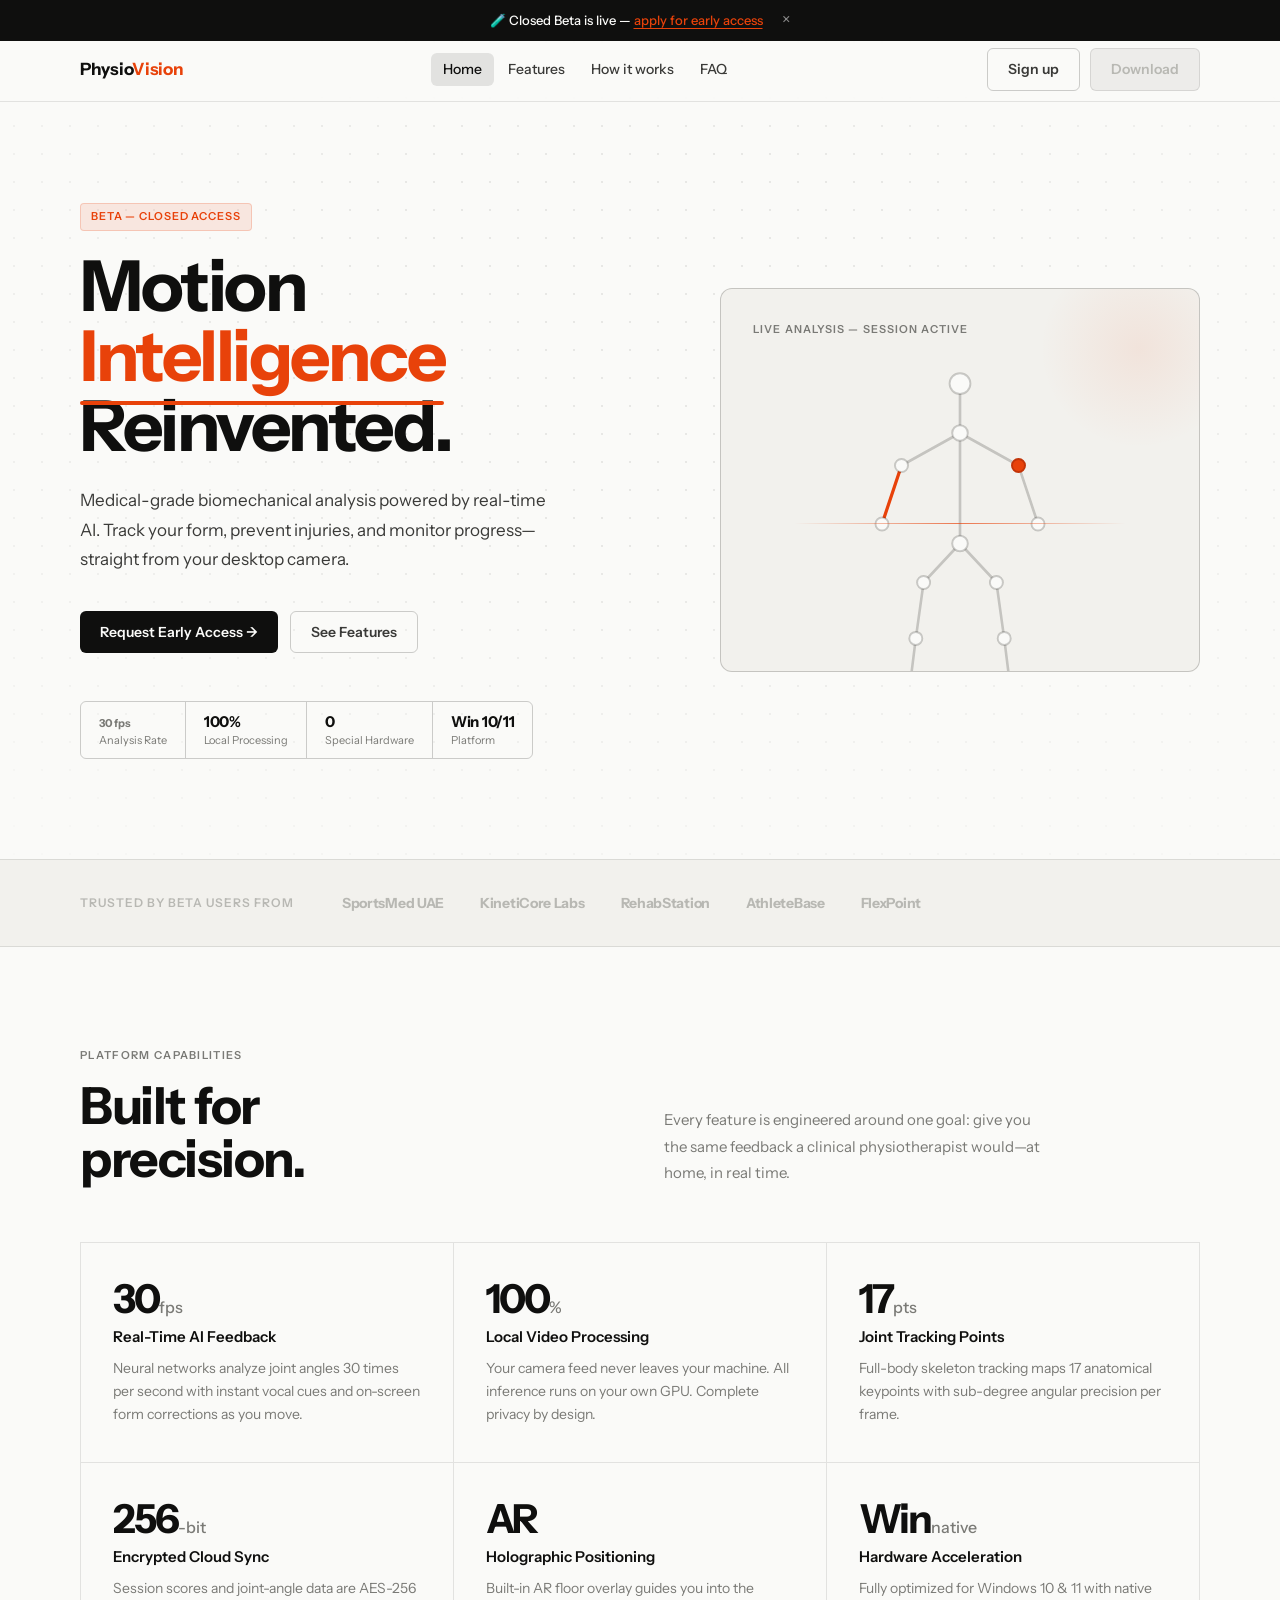
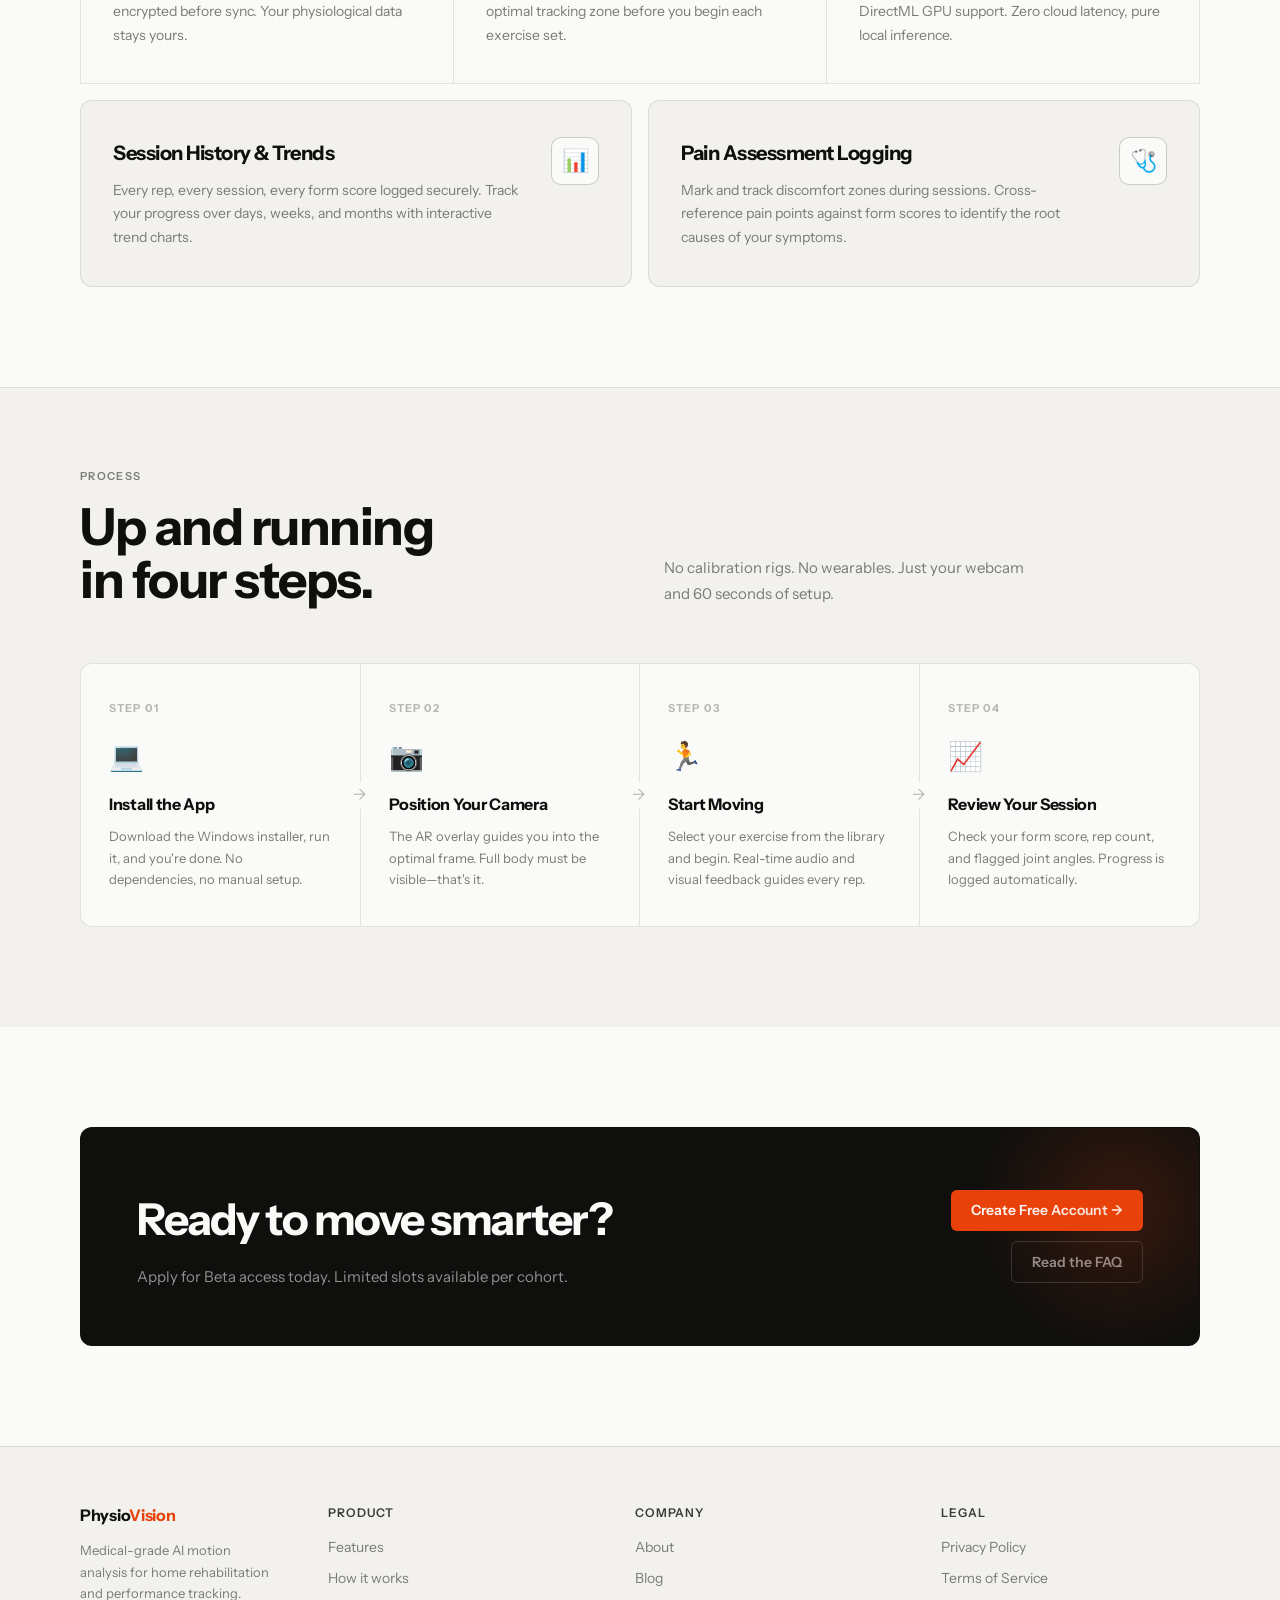
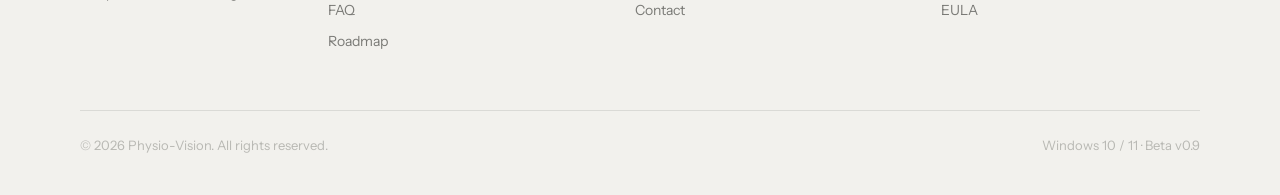
==== PhysioVision Web/index.html @ 7580d92e "Add files via upload" ====
<!DOCTYPE html>
<html lang="en">
<head>
  <meta charset="UTF-8" />
  <meta name="viewport" content="width=device-width, initial-scale=1.0" />
  <title>Physio-Vision | Motion Intelligence</title>
  <meta name="description" content="Medical-grade biomechanical analysis powered by real-time AI. Track your form, prevent injuries, and monitor your progress from your desktop." />
  <link rel="preconnect" href="https://fonts.googleapis.com" />
  <link rel="preconnect" href="https://fonts.gstatic.com" crossorigin />
  <link rel="stylesheet" href="css/style.css" />
  <link rel="stylesheet" href="css/index.css" />
</head>
<body class="has-bar">

  <!-- ═══════════════════════════════════════
       ANNOUNCEMENT BAR
  ═══════════════════════════════════════ -->
  <div class="announce-bar">
    🧪 Closed Beta is live — <a href="signup.html">apply for early access</a>
    <button id="bar-close" aria-label="Dismiss" style="background:none;border:none;color:rgba(255,255,255,0.5);cursor:pointer;margin-left:16px;font-size:16px;line-height:1;padding:0;">×</button>
  </div>

  <!-- ═══════════════════════════════════════
       NAV
  ═══════════════════════════════════════ -->
  <nav>
    <div class="container nav-inner">
      <a href="index.html" class="logo">Physio<em>Vision</em></a>
      <div class="nav-links">
        <a href="index.html" class="active">Home</a>
        <a href="#features">Features</a>
        <a href="#how-it-works">How it works</a>
        <a href="faq.html">FAQ</a>
      </div>
      <div class="nav-right">
        <a href="signup.html" class="btn btn-outline">Sign up</a>
        <a href="#" class="btn btn-primary btn-disabled">Download</a>
      </div>
    </div>
  </nav>


  <!-- ═══════════════════════════════════════
       HERO
  ═══════════════════════════════════════ -->
  <section class="hero">
    <div class="container">
      <div class="hero-inner">

        <!-- Left copy -->
        <div>
          <div class="badge hero-badge reveal">Beta — Closed Access</div>
          <h1 class="hero-title reveal reveal-delay-1">
            Motion<br>
            <span class="accent-word">Intelligence</span><br>
            Reinvented.
          </h1>
          <p class="hero-desc reveal reveal-delay-2">
            Medical-grade biomechanical analysis powered by real-time AI.
            Track your form, prevent injuries, and monitor progress—straight from your desktop camera.
          </p>
          <div class="hero-actions reveal reveal-delay-3">
            <a href="signup.html" class="btn btn-primary">Request Early Access →</a>
            <a href="#features" class="btn btn-outline">See Features</a>
          </div>

          <!-- Spec pills -->
          <div class="hero-specs reveal reveal-delay-4">
            <div class="spec-item">
              <strong><span data-count="30" data-suffix=" fps">30 fps</span></strong>
              <span>Analysis Rate</span>
            </div>
            <div class="spec-item">
              <strong>100%</strong>
              <span>Local Processing</span>
            </div>
            <div class="spec-item">
              <strong>0</strong>
              <span>Special Hardware</span>
            </div>
            <div class="spec-item">
              <strong>Win 10/11</strong>
              <span>Platform</span>
            </div>
          </div>
        </div>

        <!-- Right visual card -->
        <div class="hero-visual reveal reveal-delay-2">
          <div class="visual-label">Live Analysis — Session Active</div>

          <!-- SVG skeleton joint diagram -->
          <div class="joint-diagram">
            <div class="scan-line"></div>
            <svg viewBox="0 0 200 260" fill="none" xmlns="http://www.w3.org/2000/svg">
              <!-- Body lines (bones) -->
              <!-- Head to neck -->
              <line class="j-line" x1="100" y1="30" x2="100" y2="60" />
              <!-- Neck to left shoulder -->
              <line class="j-line" x1="100" y1="60" x2="55"  y2="85" />
              <!-- Neck to right shoulder -->
              <line class="j-line" x1="100" y1="60" x2="145" y2="85" />
              <!-- Left upper arm -->
              <line class="j-line" x1="55"  y1="85" x2="40"  y2="130"/>
              <!-- Right upper arm -->
              <line class="j-line" x1="145" y1="85" x2="160" y2="130"/>
              <!-- Torso -->
              <line class="j-line" x1="100" y1="60" x2="100" y2="145"/>
              <!-- Left hip -->
              <line class="j-line" x1="100" y1="145" x2="72"  y2="175"/>
              <!-- Right hip -->
              <line class="j-line" x1="100" y1="145" x2="128" y2="175"/>
              <!-- Left leg upper -->
              <line class="j-line" x1="72"  y1="175" x2="66"  y2="218"/>
              <!-- Right leg upper -->
              <line class="j-line" x1="128" y1="175" x2="134" y2="218"/>
              <!-- Left leg lower -->
              <line class="j-line" x1="66"  y1="218" x2="62"  y2="250"/>
              <!-- Right leg lower -->
              <line class="j-line" x1="134" y1="218" x2="138" y2="250"/>

              <!-- Joints (nodes) -->
              <circle class="j-node" cx="100" cy="22"  r="8"  />  <!-- Head -->
              <circle class="j-node" cx="100" cy="60"  r="6"  />  <!-- Neck/shoulder -->
              <circle class="j-node" cx="55"  cy="85"  r="5"  />  <!-- L shoulder -->
              <circle class="j-node" cx="145" cy="85"  r="5"  />  <!-- R shoulder -->
              <circle class="j-node" cx="40"  cy="130" r="5"  />  <!-- L elbow -->
              <circle class="j-node" cx="160" cy="130" r="5"  />  <!-- R elbow -->
              <circle class="j-node" cx="100" cy="145" r="6"  />  <!-- Hips center -->
              <circle class="j-node" cx="72"  cy="175" r="5"  />  <!-- L hip -->
              <circle class="j-node" cx="128" cy="175" r="5"  />  <!-- R hip -->
              <circle class="j-node" cx="66"  cy="218" r="5"  />  <!-- L knee -->
              <circle class="j-node" cx="134" cy="218" r="5"  />  <!-- R knee -->
            </svg>
          </div>

          <!-- Score readout -->
          <div class="visual-score">
            <div>
              <div class="visual-label" style="margin-bottom:4px;">Form Score</div>
              <div class="score-num">94<span>%</span></div>
            </div>
            <div class="score-bars">
              <div class="score-bar"></div>
              <div class="score-bar"></div>
              <div class="score-bar"></div>
              <div class="score-bar"></div>
              <div class="score-bar"></div>
              <div class="score-bar"></div>
              <div class="score-bar"></div>
            </div>
          </div>
        </div>

      </div>
    </div>
  </section>


  <!-- ═══════════════════════════════════════
       SOCIAL PROOF STRIP
  ═══════════════════════════════════════ -->
  <div class="proof-strip">
    <div class="container">
      <div class="proof-inner">
        <span class="proof-label">Trusted by beta users from</span>
        <div class="proof-logos">
          <span class="proof-logo">SportsMed UAE</span>
          <span class="proof-logo">KinetiCore Labs</span>
          <span class="proof-logo">RehabStation</span>
          <span class="proof-logo">AthleteBase</span>
          <span class="proof-logo">FlexPoint</span>
        </div>
      </div>
    </div>
  </div>


  <!-- ═══════════════════════════════════════
       FEATURES — SPEC GRID
  ═══════════════════════════════════════ -->
  <section id="features" class="features-section">
    <div class="container">

      <div class="section-header reveal">
        <div class="section-header-left">
          <p class="label">Platform Capabilities</p>
          <h2 class="display-title">Built for<br>precision.</h2>
        </div>
        <p class="section-sub">
          Every feature is engineered around one goal: give you the same feedback a 
          clinical physiotherapist would—at home, in real time.
        </p>
      </div>

      <!-- Spec grid — numbers lead -->
      <div class="spec-grid reveal">

        <div class="spec-cell">
          <div class="spec-num"><span data-count="30" data-suffix="">30</span><span class="spec-unit">fps</span></div>
          <div class="spec-cell-title">Real-Time AI Feedback</div>
          <div class="spec-cell-desc">Neural networks analyze joint angles 30 times per second with instant vocal cues and on-screen form corrections as you move.</div>
        </div>

        <div class="spec-cell">
          <div class="spec-num"><span data-count="100" data-suffix="">100</span><span class="spec-unit">%</span></div>
          <div class="spec-cell-title">Local Video Processing</div>
          <div class="spec-cell-desc">Your camera feed never leaves your machine. All inference runs on your own GPU. Complete privacy by design.</div>
        </div>

        <div class="spec-cell">
          <div class="spec-num"><span data-count="17" data-suffix="">17</span><span class="spec-unit">pts</span></div>
          <div class="spec-cell-title">Joint Tracking Points</div>
          <div class="spec-cell-desc">Full-body skeleton tracking maps 17 anatomical keypoints with sub-degree angular precision per frame.</div>
        </div>

        <div class="spec-cell">
          <div class="spec-num"><span data-count="256" data-suffix="">256</span><span class="spec-unit">-bit</span></div>
          <div class="spec-cell-title">Encrypted Cloud Sync</div>
          <div class="spec-cell-desc">Session scores and joint-angle data are AES-256 encrypted before sync. Your physiological data stays yours.</div>
        </div>

        <div class="spec-cell">
          <div class="spec-num">AR</div>
          <div class="spec-cell-title">Holographic Positioning</div>
          <div class="spec-cell-desc">Built-in AR floor overlay guides you into the optimal tracking zone before you begin each exercise set.</div>
        </div>

        <div class="spec-cell">
          <div class="spec-num">Win<span class="spec-unit">native</span></div>
          <div class="spec-cell-title">Hardware Acceleration</div>
          <div class="spec-cell-desc">Fully optimized for Windows 10 &amp; 11 with native DirectML GPU support. Zero cloud latency, pure local inference.</div>
        </div>

      </div><!-- /spec-grid -->

      <!-- Feature detail cards -->
      <div class="feature-cards" style="margin-top:16px;">

        <div class="feature-card reveal reveal-delay-1">
          <div>
            <h3>Session History &amp; Trends</h3>
            <p>Every rep, every session, every form score logged securely. Track your progress over days, weeks, and months with interactive trend charts.</p>
          </div>
          <div class="feature-icon">📊</div>
        </div>

        <div class="feature-card reveal reveal-delay-2">
          <div>
            <h3>Pain Assessment Logging</h3>
            <p>Mark and track discomfort zones during sessions. Cross-reference pain points against form scores to identify the root causes of your symptoms.</p>
          </div>
          <div class="feature-icon">🩺</div>
        </div>

      </div>

    </div>
  </section>


  <!-- ═══════════════════════════════════════
       HOW IT WORKS
  ═══════════════════════════════════════ -->
  <section id="how-it-works" class="how-section">
    <div class="container">

      <div class="section-header reveal">
        <div class="section-header-left">
          <p class="label">Process</p>
          <h2 class="display-title">Up and running<br>in four steps.</h2>
        </div>
        <p class="section-sub">No calibration rigs. No wearables. Just your webcam and 60 seconds of setup.</p>
      </div>

      <div class="steps-track reveal">
        <div class="step">
          <div class="step-num">Step 01</div>
          <div class="step-icon">💻</div>
          <h4>Install the App</h4>
          <p>Download the Windows installer, run it, and you're done. No dependencies, no manual setup.</p>
        </div>
        <div class="step">
          <div class="step-num">Step 02</div>
          <div class="step-icon">📷</div>
          <h4>Position Your Camera</h4>
          <p>The AR overlay guides you into the optimal frame. Full body must be visible—that's it.</p>
        </div>
        <div class="step">
          <div class="step-num">Step 03</div>
          <div class="step-icon">🏃</div>
          <h4>Start Moving</h4>
          <p>Select your exercise from the library and begin. Real-time audio and visual feedback guides every rep.</p>
        </div>
        <div class="step">
          <div class="step-num">Step 04</div>
          <div class="step-icon">📈</div>
          <h4>Review Your Session</h4>
          <p>Check your form score, rep count, and flagged joint angles. Progress is logged automatically.</p>
        </div>
      </div>

    </div>
  </section>


  <!-- ═══════════════════════════════════════
       CTA
  ═══════════════════════════════════════ -->
  <section class="cta-section">
    <div class="container">
      <div class="cta-box reveal">
        <div>
          <h2>Ready to move smarter?</h2>
          <p>Apply for Beta access today. Limited slots available per cohort.</p>
        </div>
        <div class="cta-actions">
          <a href="signup.html" class="btn btn-accent">Create Free Account →</a>
          <a href="faq.html" class="btn btn-outline" style="border-color:rgba(255,255,255,0.15); color:rgba(250,250,248,0.55);">Read the FAQ</a>
        </div>
      </div>
    </div>
  </section>


  <!-- ═══════════════════════════════════════
       FOOTER
  ═══════════════════════════════════════ -->
  <footer>
    <div class="container">
      <div class="footer-grid">
        <div class="footer-brand">
          <a href="index.html" class="logo">Physio<em>Vision</em></a>
          <p>Medical-grade AI motion analysis for home rehabilitation and performance tracking.</p>
        </div>
        <div class="footer-col">
          <p class="footer-col-title">Product</p>
          <a href="#features">Features</a>
          <a href="#how-it-works">How it works</a>
          <a href="faq.html">FAQ</a>
          <a href="#">Roadmap</a>
        </div>
        <div class="footer-col">
          <p class="footer-col-title">Company</p>
          <a href="#">About</a>
          <a href="#">Blog</a>
          <a href="#">Contact</a>
        </div>
        <div class="footer-col">
          <p class="footer-col-title">Legal</p>
          <a href="#">Privacy Policy</a>
          <a href="#">Terms of Service</a>
          <a href="#">EULA</a>
        </div>
      </div>
      <div class="footer-bottom">
        <span>© 2026 Physio-Vision. All rights reserved.</span>
        <span>Windows 10 / 11 · Beta v0.9</span>
      </div>
    </div>
  </footer>

  <script src="js/shared.js"></script>
  <script src="js/index.js"></script>
</body>
</html>
---- PhysioVision Web/css/style.css ----
/* ============================================================
   PHYSIO-VISION — Global Design System v2
   Aesthetic: Light Industrial / Technical Editorial
   Inspired by: Framework.com — precise, structured, bold
   Fonts: Cabinet Grotesk (display) + Instrument Sans (body)
   Palette: Near-white base, pure black type, orange-red accent
   ============================================================ */

@import url('https://fonts.googleapis.com/css2?family=Instrument+Sans:ital,wght@0,400;0,500;0,600;1,400&display=swap');
/* Cabinet Grotesk via Fontshare CDN */
@import url('https://api.fontshare.com/v2/css?f[]=cabinet-grotesk@800,700,500&display=swap');

/* ──────────────────────────────────────────
   1. DESIGN TOKENS
────────────────────────────────────────── */
:root {
  /* Palette */
  --white:       #FAFAF8;
  --off-white:   #F2F1ED;
  --paper:       #EDECEA;
  --ink:         #0F0F0E;
  --ink-sec:     #3A3A38;
  --ink-muted:   #7A7A76;
  --ink-faint:   #B8B8B3;

  --accent:      #E8420A;        /* Framework-style orange-red */
  --accent-dim:  rgba(232,66,10,0.10);
  --accent-dark: #C23408;

  --border:      rgba(15,15,14,0.10);
  --border-hi:   rgba(15,15,14,0.20);

  /* Typography */
  --font-display: 'Cabinet Grotesk', 'Instrument Sans', sans-serif;
  --font-body:    'Instrument Sans', sans-serif;

  /* Layout */
  --nav-h:    64px;
  --radius:   6px;
  --radius-lg:12px;
  --max-w:    1200px;

  /* Motion */
  --ease: cubic-bezier(0.22, 1, 0.36, 1);
}

/* ──────────────────────────────────────────
   2. RESET
────────────────────────────────────────── */
*, *::before, *::after {
  margin: 0; padding: 0;
  box-sizing: border-box;
}

html { scroll-behavior: smooth; }

body {
  background: var(--white);
  color: var(--ink);
  font-family: var(--font-body);
  font-size: 16px;
  line-height: 1.6;
  overflow-x: hidden;
  -webkit-font-smoothing: antialiased;
}

a { text-decoration: none; color: inherit; }
img { display: block; max-width: 100%; }
button { font-family: var(--font-body); }

/* ──────────────────────────────────────────
   3. UTILITIES
────────────────────────────────────────── */
.container {
  max-width: var(--max-w);
  margin: 0 auto;
  padding: 0 40px;
}

.label {
  font-size: 11px;
  font-weight: 600;
  letter-spacing: 0.12em;
  text-transform: uppercase;
  color: var(--ink-muted);
}

.badge {
  display: inline-flex;
  align-items: center;
  gap: 6px;
  padding: 4px 10px;
  border-radius: 4px;
  background: var(--accent-dim);
  border: 1px solid rgba(232,66,10,0.2);
  color: var(--accent);
  font-size: 11px;
  font-weight: 600;
  letter-spacing: 0.08em;
  text-transform: uppercase;
}

/* ──────────────────────────────────────────
   4. NAVIGATION
────────────────────────────────────────── */
nav {
  position: fixed;
  top: 0; left: 0; right: 0;
  z-index: 999;
  height: var(--nav-h);
  background: rgba(250,250,248,0.92);
  backdrop-filter: blur(16px);
  -webkit-backdrop-filter: blur(16px);
  border-bottom: 1px solid var(--border);
  transition: border-color 0.3s;
}

nav.scrolled { border-color: var(--border-hi); }

.nav-inner {
  height: 100%;
  display: flex;
  align-items: center;
  justify-content: space-between;
  gap: 32px;
}

.logo {
  font-family: var(--font-display);
  font-size: 17px;
  font-weight: 800;
  letter-spacing: -0.3px;
  color: var(--ink);
  flex-shrink: 0;
}
.logo em {
  font-style: normal;
  color: var(--accent);
}

.nav-links {
  display: flex;
  align-items: center;
  gap: 2px;
  flex: 1;
  justify-content: center;
}

.nav-links a {
  padding: 5px 12px;
  border-radius: var(--radius);
  font-size: 14px;
  font-weight: 500;
  color: var(--ink-sec);
  transition: background 0.15s, color 0.15s;
}
.nav-links a:hover,
.nav-links a.active {
  background: var(--border);
  color: var(--ink);
}

.nav-right { display: flex; align-items: center; gap: 10px; }

/* ──────────────────────────────────────────
   5. BUTTONS
────────────────────────────────────────── */
.btn {
  display: inline-flex;
  align-items: center;
  gap: 7px;
  padding: 9px 20px;
  border-radius: var(--radius);
  font-family: var(--font-body);
  font-size: 14px;
  font-weight: 600;
  cursor: pointer;
  transition: all 0.2s var(--ease);
  border: none;
  outline: none;
  white-space: nowrap;
  text-decoration: none;
}

.btn-primary {
  background: var(--ink);
  color: var(--white);
}
.btn-primary:hover {
  background: var(--accent);
  transform: translateY(-1px);
}

.btn-accent {
  background: var(--accent);
  color: #fff;
}
.btn-accent:hover {
  background: var(--accent-dark);
  transform: translateY(-1px);
  box-shadow: 0 4px 18px rgba(232,66,10,0.25);
}

.btn-outline {
  background: transparent;
  color: var(--ink-sec);
  border: 1px solid var(--border-hi);
}
.btn-outline:hover {
  background: var(--off-white);
  border-color: var(--ink-faint);
  color: var(--ink);
}

.btn-disabled {
  background: var(--paper);
  color: var(--ink-faint);
  border: 1px solid var(--border);
  cursor: not-allowed;
  pointer-events: none;
}

/* ──────────────────────────────────────────
   6. SECTION STRUCTURE
────────────────────────────────────────── */
.section-header {
  display: grid;
  grid-template-columns: 1fr 1fr;
  gap: 48px;
  align-items: end;
  margin-bottom: 56px;
}

.section-header-left .label { margin-bottom: 14px; }

.display-title {
  font-family: var(--font-display);
  font-size: clamp(32px, 4vw, 52px);
  font-weight: 800;
  letter-spacing: -1.5px;
  line-height: 1.05;
  color: var(--ink);
}

.section-sub {
  font-size: 15px;
  color: var(--ink-muted);
  line-height: 1.75;
  max-width: 380px;
  align-self: end;
}

/* Horizontal rule with label */
.section-rule {
  display: flex;
  align-items: center;
  gap: 16px;
  margin-bottom: 48px;
}
.section-rule::before,
.section-rule::after {
  content: '';
  flex: 1;
  height: 1px;
  background: var(--border);
}

/* ──────────────────────────────────────────
   7. SCROLL REVEAL
────────────────────────────────────────── */
.reveal {
  opacity: 0;
  transform: translateY(20px);
  transition: opacity 0.6s var(--ease), transform 0.6s var(--ease);
}
.reveal.visible { opacity: 1; transform: none; }
.reveal-delay-1 { transition-delay: 0.08s; }
.reveal-delay-2 { transition-delay: 0.16s; }
.reveal-delay-3 { transition-delay: 0.24s; }
.reveal-delay-4 { transition-delay: 0.32s; }

/* ──────────────────────────────────────────
   8. FOOTER
────────────────────────────────────────── */
footer {
  border-top: 1px solid var(--border);
  background: var(--off-white);
  padding: 56px 0 40px;
}

.footer-grid {
  display: grid;
  grid-template-columns: 200px 1fr 1fr 1fr;
  gap: 48px;
  margin-bottom: 48px;
}

.footer-brand .logo { font-size: 16px; margin-bottom: 12px; display: block; }
.footer-brand p { font-size: 13px; color: var(--ink-muted); line-height: 1.65; }

.footer-col-title {
  font-size: 12px;
  font-weight: 600;
  letter-spacing: 0.08em;
  text-transform: uppercase;
  color: var(--ink-sec);
  margin-bottom: 14px;
}

.footer-col a {
  display: block;
  font-size: 14px;
  color: var(--ink-muted);
  margin-bottom: 9px;
  transition: color 0.15s;
}
.footer-col a:hover { color: var(--ink); }

.footer-bottom {
  display: flex;
  align-items: center;
  justify-content: space-between;
  padding-top: 24px;
  border-top: 1px solid var(--border);
  font-size: 13px;
  color: var(--ink-faint);
  flex-wrap: wrap;
  gap: 12px;
}

/* ──────────────────────────────────────────
   9. RESPONSIVE
────────────────────────────────────────── */
@media (max-width: 900px) {
  .container { padding: 0 24px; }
  .footer-grid { grid-template-columns: 1fr 1fr; }
  .section-header { grid-template-columns: 1fr; gap: 16px; }
}

@media (max-width: 600px) {
  .nav-links { display: none; }
  .footer-grid { grid-template-columns: 1fr; }
}
---- PhysioVision Web/css/index.css ----
/* ============================================================
   PHYSIO-VISION — index.css  (Homepage)
   ============================================================ */

/* ──────────────────────────────────────────
   ANNOUNCEMENT BAR
────────────────────────────────────────── */
.announce-bar {
  background: var(--ink);
  color: var(--white);
  text-align: center;
  padding: 10px 24px;
  font-size: 13px;
  font-weight: 500;
  position: fixed;
  top: 0; left: 0; right: 0;
  z-index: 1000;
}
.announce-bar a { color: var(--accent); text-decoration: underline; text-underline-offset: 3px; }

/* Shift nav down when bar is present */
body.has-bar nav  { top: 38px; }
body.has-bar .hero { padding-top: calc(var(--nav-h) + 38px + 100px); }

/* ──────────────────────────────────────────
   HERO
────────────────────────────────────────── */
.hero {
  padding: calc(var(--nav-h) + 100px) 0 100px;
  position: relative;
  overflow: hidden;
}

/* Subtle dot-grid texture */
.hero::before {
  content: '';
  position: absolute;
  inset: 0;
  background-image: radial-gradient(circle, rgba(15,15,14,0.08) 1px, transparent 1px);
  background-size: 28px 28px;
  z-index: 0;
  mask-image: radial-gradient(ellipse 90% 80% at 50% 40%, black 30%, transparent 100%);
  -webkit-mask-image: radial-gradient(ellipse 90% 80% at 50% 40%, black 30%, transparent 100%);
}

.hero-inner {
  position: relative;
  z-index: 1;
  display: grid;
  grid-template-columns: 1fr 480px;
  gap: 80px;
  align-items: center;
}

.hero-badge { margin-bottom: 20px; }

.hero-title {
  font-family: var(--font-display);
  font-size: clamp(44px, 5.5vw, 76px);
  font-weight: 800;
  letter-spacing: -2.5px;
  line-height: 1.0;
  color: var(--ink);
  margin-bottom: 24px;
}

.hero-title .accent-word {
  color: var(--accent);
  position: relative;
}

/* Underline squiggle on accent word */
.hero-title .accent-word::after {
  content: '';
  position: absolute;
  bottom: -6px;
  left: 0; right: 0;
  height: 4px;
  background: var(--accent);
  border-radius: 2px;
  transform: scaleX(0);
  transform-origin: left;
  animation: underline-in 0.6s 0.8s var(--ease) forwards;
}

@keyframes underline-in {
  to { transform: scaleX(1); }
}

.hero-desc {
  font-size: 17px;
  color: var(--ink-sec);
  line-height: 1.75;
  max-width: 480px;
  margin-bottom: 36px;
  font-weight: 400;
}

.hero-actions { display: flex; gap: 12px; flex-wrap: wrap; margin-bottom: 48px; }

/* Spec pills row */
.hero-specs {
  display: flex;
  gap: 0;
  border: 1px solid var(--border-hi);
  border-radius: var(--radius);
  overflow: hidden;
  width: fit-content;
}

.spec-item {
  padding: 10px 18px;
  border-right: 1px solid var(--border-hi);
  font-size: 12px;
  line-height: 1.3;
}
.spec-item:last-child { border-right: none; }
.spec-item strong {
  display: block;
  font-size: 15px;
  font-weight: 700;
  color: var(--ink);
  font-family: var(--font-display);
  letter-spacing: -0.3px;
}
.spec-item span { color: var(--ink-muted); font-size: 11px; }

/* Hero right — product visual card */
.hero-visual {
  background: var(--off-white);
  border: 1px solid var(--border-hi);
  border-radius: var(--radius-lg);
  padding: 32px;
  position: relative;
  overflow: hidden;
  aspect-ratio: 4/3.2;
  display: flex;
  flex-direction: column;
  justify-content: space-between;
}

.hero-visual::before {
  content: '';
  position: absolute;
  top: -40px; right: -40px;
  width: 200px; height: 200px;
  background: radial-gradient(circle, rgba(232,66,10,0.08) 0%, transparent 70%);
}

.visual-label {
  font-size: 11px;
  font-weight: 600;
  letter-spacing: 0.1em;
  text-transform: uppercase;
  color: var(--ink-muted);
}

/* Skeleton joint diagram */
.joint-diagram {
  flex: 1;
  display: flex;
  align-items: center;
  justify-content: center;
  position: relative;
  margin: 16px 0;
}

.joint-diagram svg {
  width: 100%;
  max-width: 260px;
  height: auto;
}

.j-line {
  stroke: var(--border-hi);
  stroke-width: 2;
  stroke-linecap: round;
  transition: stroke 0.3s;
}
.j-line.active { stroke: var(--accent); stroke-width: 2.5; }

.j-node {
  fill: var(--white);
  stroke: var(--border-hi);
  stroke-width: 1.5;
  transition: fill 0.3s, stroke 0.3s;
}
.j-node.active {
  fill: var(--accent);
  stroke: var(--accent-dark);
}

/* Animated scanning line */
.scan-line {
  position: absolute;
  left: 10%; right: 10%;
  height: 1px;
  background: linear-gradient(90deg, transparent, var(--accent), transparent);
  animation: scan 3s ease-in-out infinite;
  opacity: 0.7;
}

@keyframes scan {
  0%   { top: 20%; opacity: 0; }
  10%  { opacity: 0.7; }
  90%  { opacity: 0.7; }
  100% { top: 80%; opacity: 0; }
}

/* Score readout */
.visual-score {
  display: flex;
  align-items: center;
  justify-content: space-between;
}

.score-num {
  font-family: var(--font-display);
  font-size: 36px;
  font-weight: 800;
  letter-spacing: -1px;
  color: var(--ink);
}
.score-num span { color: var(--accent); font-size: 18px; }

.score-bars {
  display: flex;
  align-items: flex-end;
  gap: 4px;
  height: 32px;
}
.score-bar {
  width: 6px;
  border-radius: 3px 3px 0 0;
  background: var(--border-hi);
  animation: score-anim 2.8s ease-in-out infinite;
}
.score-bar:nth-child(1) { height: 40%; animation-delay: 0s; }
.score-bar:nth-child(2) { height: 65%; animation-delay: 0.2s; }
.score-bar:nth-child(3) { height: 80%; animation-delay: 0.4s; background: var(--accent); opacity: 0.5; }
.score-bar:nth-child(4) { height: 95%; animation-delay: 0.6s; background: var(--accent); }
.score-bar:nth-child(5) { height: 70%; animation-delay: 0.8s; background: var(--accent); opacity: 0.7; }
.score-bar:nth-child(6) { height: 55%; animation-delay: 1.0s; }
.score-bar:nth-child(7) { height: 45%; animation-delay: 1.2s; }

@keyframes score-anim {
  0%, 100% { transform: scaleY(0.8); }
  50%       { transform: scaleY(1); }
}

/* ──────────────────────────────────────────
   LOGO STRIP / SOCIAL PROOF
────────────────────────────────────────── */
.proof-strip {
  padding: 32px 0;
  border-top: 1px solid var(--border);
  border-bottom: 1px solid var(--border);
  background: var(--off-white);
}
.proof-inner {
  display: flex;
  align-items: center;
  gap: 48px;
  flex-wrap: wrap;
}
.proof-label {
  font-size: 12px;
  font-weight: 600;
  color: var(--ink-faint);
  letter-spacing: 0.08em;
  text-transform: uppercase;
  white-space: nowrap;
}
.proof-logos {
  display: flex;
  gap: 36px;
  align-items: center;
  flex-wrap: wrap;
}
.proof-logo {
  font-family: var(--font-display);
  font-size: 14px;
  font-weight: 700;
  color: var(--ink-faint);
  letter-spacing: -0.3px;
  transition: color 0.2s;
}
.proof-logo:hover { color: var(--ink-sec); }

/* ──────────────────────────────────────────
   SPECS / FEATURES SECTION
────────────────────────────────────────── */
.features-section { padding: 100px 0; }

/* Framework-style spec table layout */
.spec-grid {
  display: grid;
  grid-template-columns: repeat(3, 1fr);
  border-left: 1px solid var(--border);
  border-top: 1px solid var(--border);
}

.spec-cell {
  border-right: 1px solid var(--border);
  border-bottom: 1px solid var(--border);
  padding: 36px 32px;
  transition: background 0.2s;
  position: relative;
  overflow: hidden;
}

.spec-cell:hover { background: var(--off-white); }

.spec-cell::after {
  content: '';
  position: absolute;
  top: 0; left: 0;
  width: 3px;
  height: 0;
  background: var(--accent);
  transition: height 0.35s var(--ease);
}
.spec-cell:hover::after { height: 100%; }

.spec-num {
  font-family: var(--font-display);
  font-size: 40px;
  font-weight: 800;
  letter-spacing: -2px;
  color: var(--ink);
  margin-bottom: 6px;
  line-height: 1;
}
.spec-unit {
  font-size: 16px;
  font-weight: 500;
  color: var(--ink-muted);
  letter-spacing: 0;
}

.spec-cell-title {
  font-size: 15px;
  font-weight: 600;
  color: var(--ink);
  margin-bottom: 8px;
}

.spec-cell-desc {
  font-size: 14px;
  color: var(--ink-muted);
  line-height: 1.65;
}

/* Feature cards below spec grid */
.feature-cards {
  display: grid;
  grid-template-columns: repeat(2, 1fr);
  gap: 16px;
  margin-top: 16px;
}

.feature-card {
  background: var(--off-white);
  border: 1px solid var(--border);
  border-radius: var(--radius-lg);
  padding: 36px 32px;
  display: grid;
  grid-template-columns: 1fr auto;
  gap: 24px;
  align-items: start;
  transition: border-color 0.25s, box-shadow 0.25s;
}
.feature-card:hover {
  border-color: var(--border-hi);
  box-shadow: 0 4px 24px rgba(15,15,14,0.06);
}

.feature-card h3 {
  font-family: var(--font-display);
  font-size: 20px;
  font-weight: 700;
  letter-spacing: -0.5px;
  margin-bottom: 10px;
}
.feature-card p {
  font-size: 14px;
  color: var(--ink-muted);
  line-height: 1.7;
}

.feature-icon {
  width: 48px; height: 48px;
  border-radius: 10px;
  background: var(--white);
  border: 1px solid var(--border-hi);
  display: flex;
  align-items: center;
  justify-content: center;
  font-size: 22px;
  flex-shrink: 0;
}

/* ──────────────────────────────────────────
   HOW IT WORKS — horizontal step timeline
────────────────────────────────────────── */
.how-section { padding: 80px 0 100px; background: var(--off-white); border-top: 1px solid var(--border); }

.steps-track {
  display: grid;
  grid-template-columns: repeat(4, 1fr);
  gap: 0;
  border: 1px solid var(--border);
  border-radius: var(--radius-lg);
  overflow: hidden;
  background: var(--white);
  margin-top: 56px;
}

.step {
  padding: 36px 28px;
  border-right: 1px solid var(--border);
  position: relative;
  transition: background 0.2s;
}
.step:last-child { border-right: none; }
.step:hover { background: var(--off-white); }

.step-num {
  font-family: var(--font-display);
  font-size: 11px;
  font-weight: 700;
  letter-spacing: 0.1em;
  color: var(--ink-faint);
  text-transform: uppercase;
  margin-bottom: 16px;
}

.step-icon {
  font-size: 28px;
  margin-bottom: 14px;
}

.step h4 {
  font-family: var(--font-display);
  font-size: 16px;
  font-weight: 700;
  letter-spacing: -0.3px;
  margin-bottom: 8px;
}

.step p {
  font-size: 13px;
  color: var(--ink-muted);
  line-height: 1.65;
}

/* Arrow connector between steps */
.step::after {
  content: '→';
  position: absolute;
  right: -14px;
  top: 50%;
  transform: translateY(-50%);
  z-index: 2;
  font-size: 16px;
  color: var(--ink-faint);
  background: var(--white);
  width: 28px;
  text-align: center;
}
.step:last-child::after { display: none; }

/* ──────────────────────────────────────────
   CTA SECTION
────────────────────────────────────────── */
.cta-section { padding: 100px 0; }

.cta-box {
  display: grid;
  grid-template-columns: 1fr auto;
  align-items: center;
  gap: 48px;
  border: 1px solid var(--border-hi);
  border-radius: var(--radius-lg);
  padding: 56px 56px;
  background: var(--ink);
  position: relative;
  overflow: hidden;
}

.cta-box::before {
  content: '';
  position: absolute;
  top: -80px; right: -80px;
  width: 320px; height: 320px;
  background: radial-gradient(circle, rgba(232,66,10,0.18) 0%, transparent 65%);
}

.cta-box h2 {
  font-family: var(--font-display);
  font-size: clamp(28px, 3.5vw, 44px);
  font-weight: 800;
  letter-spacing: -1.5px;
  color: var(--white);
  margin-bottom: 10px;
}

.cta-box p {
  font-size: 15px;
  color: rgba(250,250,248,0.55);
  max-width: 460px;
}

.cta-actions { display: flex; flex-direction: column; gap: 10px; align-items: flex-end; flex-shrink: 0; }

/* ──────────────────────────────────────────
   RESPONSIVE
────────────────────────────────────────── */
@media (max-width: 1040px) {
  .hero-inner { grid-template-columns: 1fr; }
  .hero-visual { display: none; }
  .spec-grid { grid-template-columns: repeat(2, 1fr); }
  .steps-track { grid-template-columns: repeat(2, 1fr); }
  .step:nth-child(2) { border-right: none; }
  .step:nth-child(2)::after { display: none; }
}

@media (max-width: 700px) {
  .spec-grid { grid-template-columns: 1fr; }
  .feature-cards { grid-template-columns: 1fr; }
  .steps-track { grid-template-columns: 1fr; }
  .step { border-right: none; border-bottom: 1px solid var(--border); }
  .step::after { display: none; }
  .cta-box { grid-template-columns: 1fr; }
  .cta-actions { align-items: flex-start; }
}
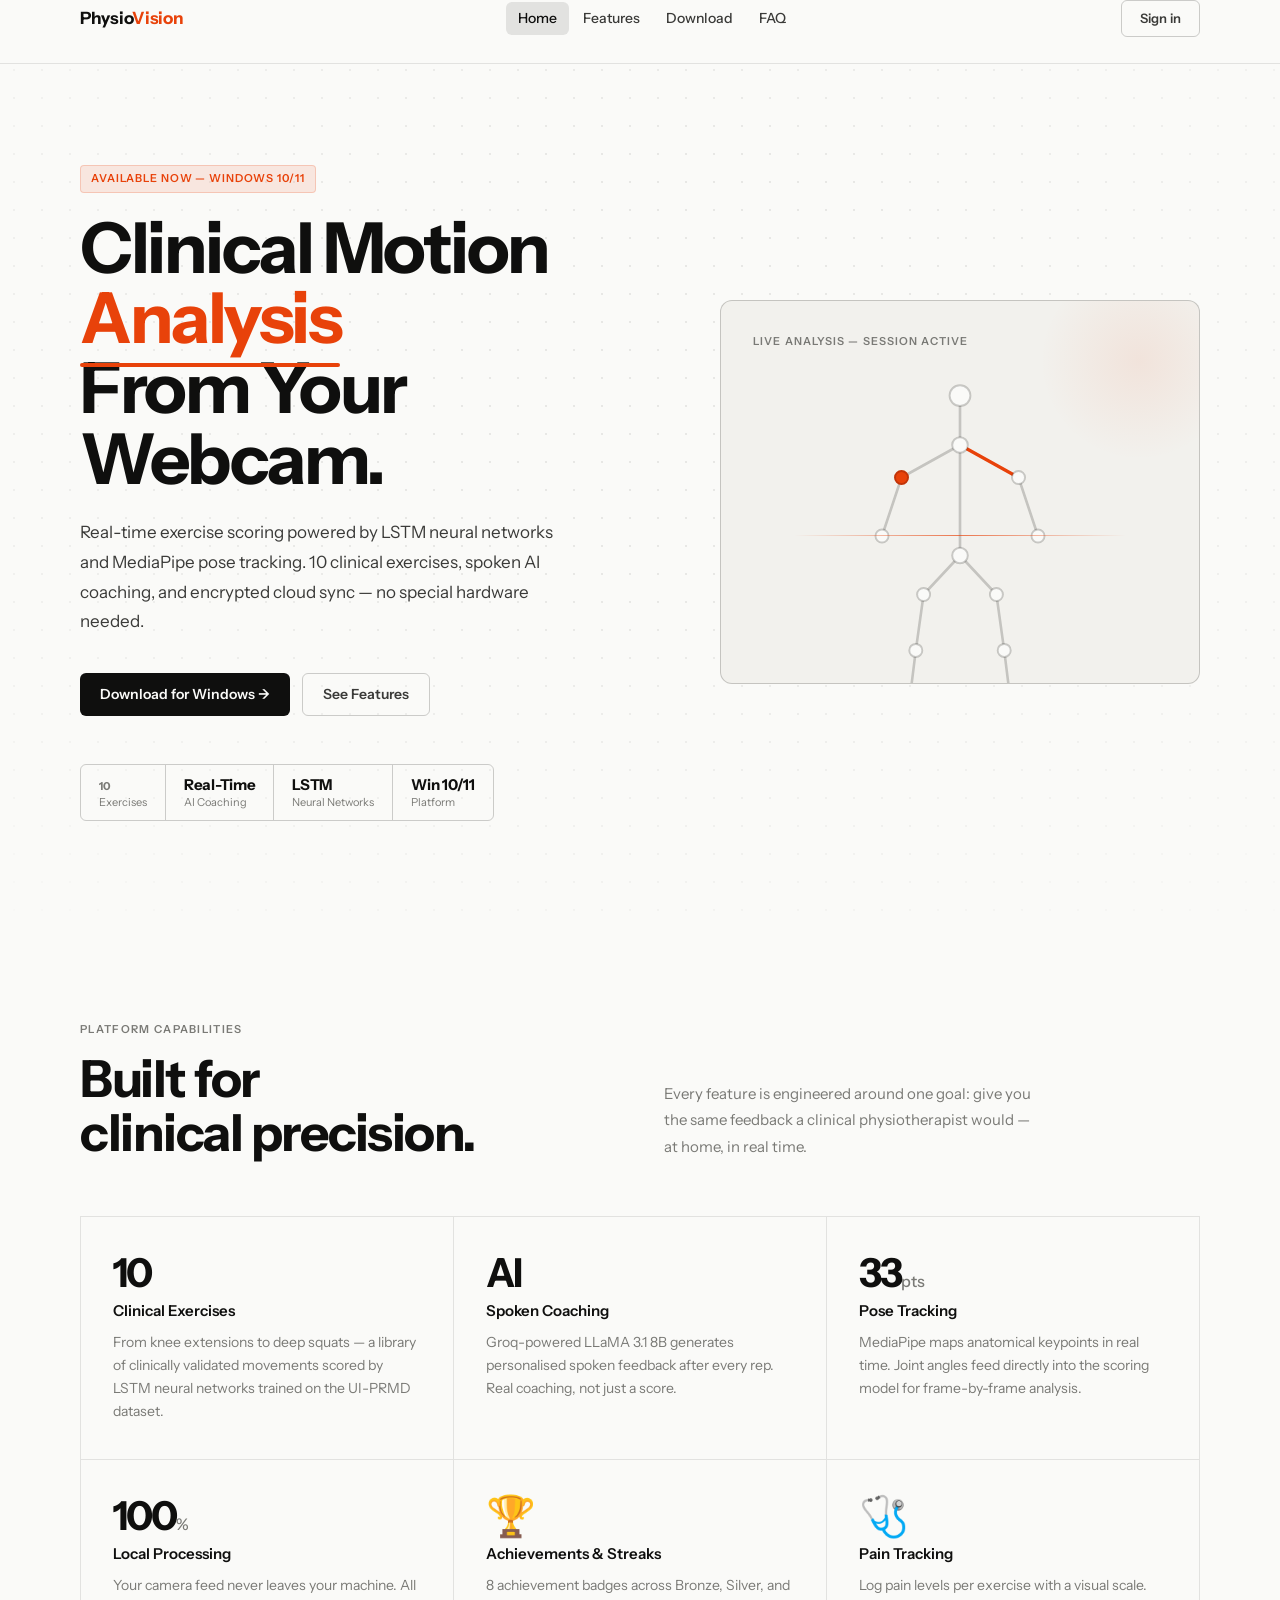
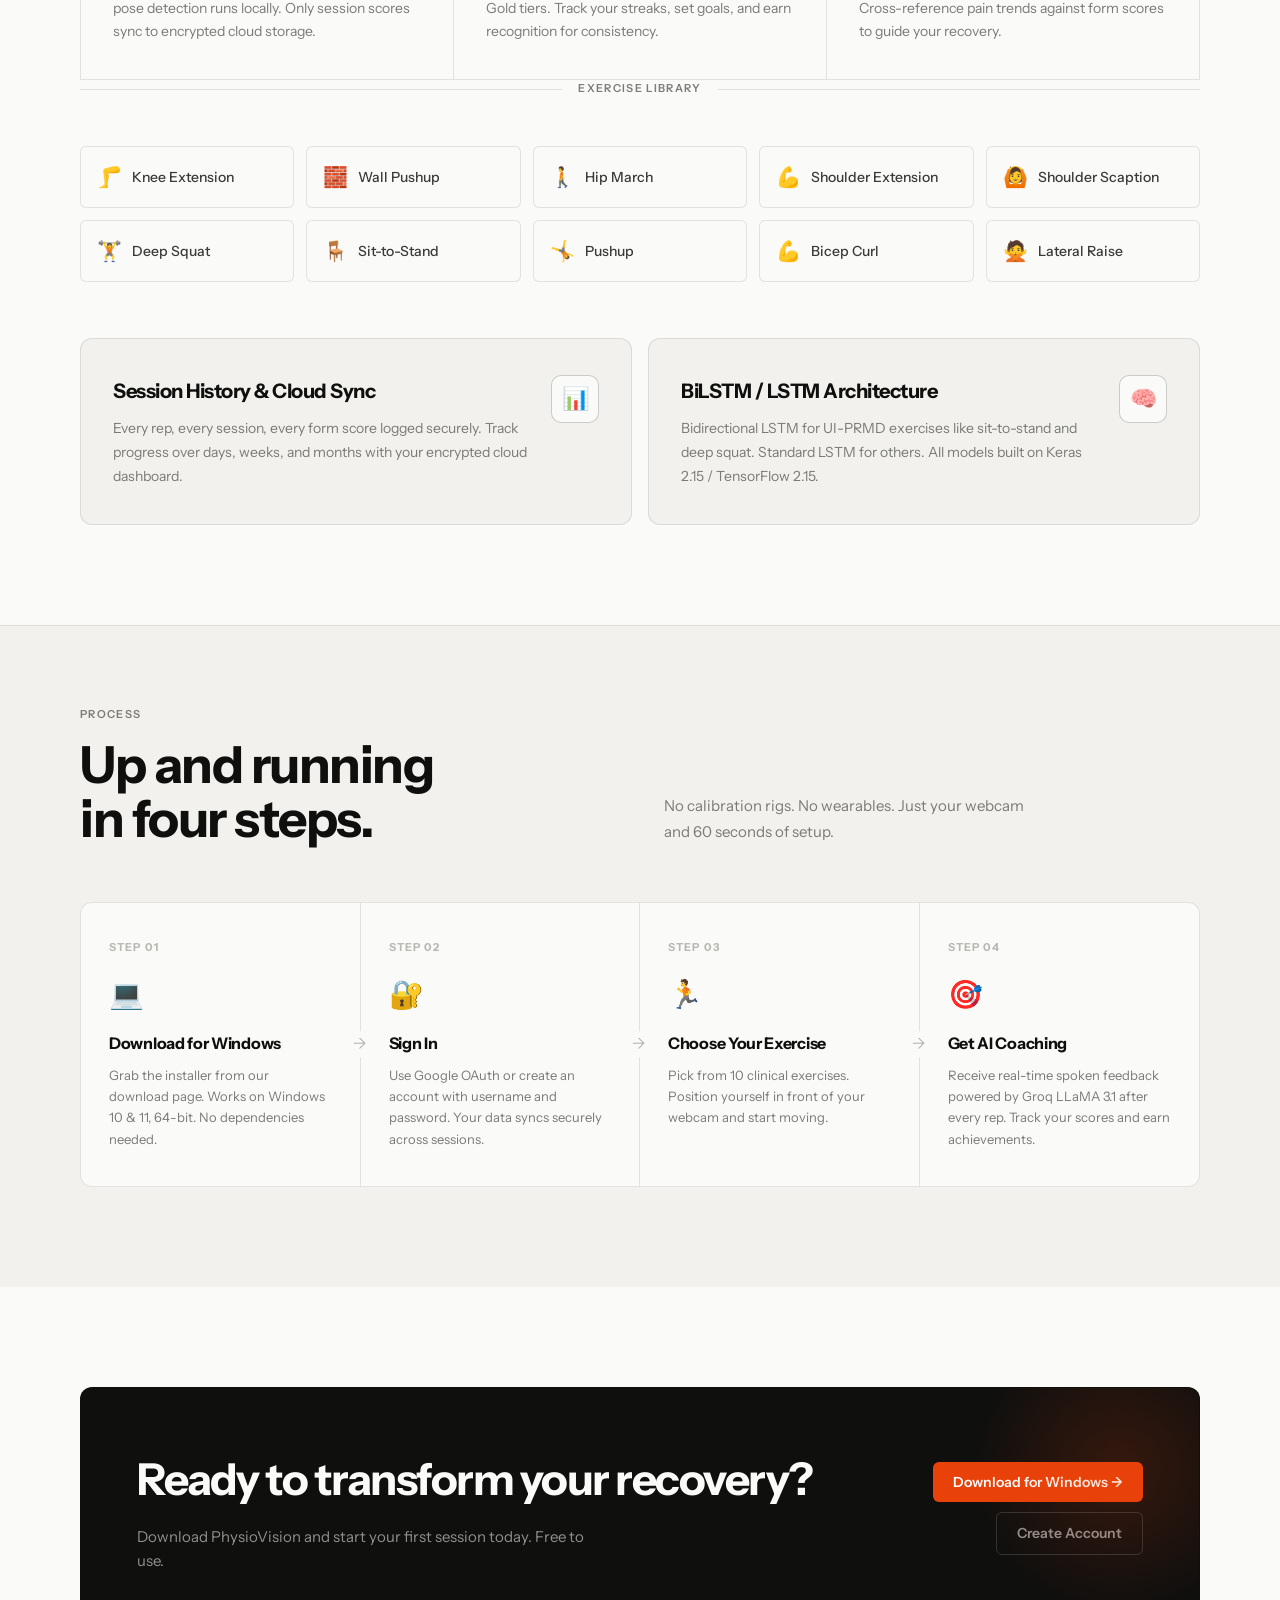
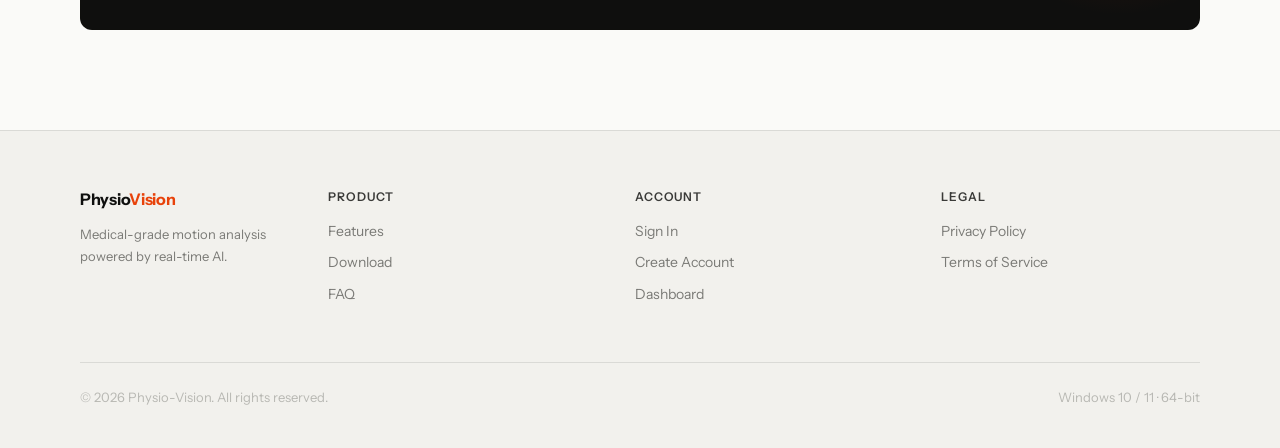
==== commit 747a88ea: "Updated sight" ====
--- a/PhysioVision Web/index.html
+++ b/PhysioVision Web/index.html
@@ -3,80 +3,75 @@
 <head>
   <meta charset="UTF-8" />
   <meta name="viewport" content="width=device-width, initial-scale=1.0" />
-  <title>Physio-Vision | Motion Intelligence</title>
-  <meta name="description" content="Medical-grade biomechanical analysis powered by real-time AI. Track your form, prevent injuries, and monitor your progress from your desktop." />
+  <title>Physio-Vision | Clinical Motion Analysis</title>
+  <meta name="description" content="Real-time clinical motion analysis powered by LSTM neural networks. 10 exercises, AI coaching, and achievement tracking — all from your webcam." />
+  <link rel="icon" href="Vision_favicon.png" />
   <link rel="preconnect" href="https://fonts.googleapis.com" />
   <link rel="preconnect" href="https://fonts.gstatic.com" crossorigin />
   <link rel="stylesheet" href="css/style.css" />
   <link rel="stylesheet" href="css/index.css" />
 </head>
-<body class="has-bar">
-
-  <!-- ═══════════════════════════════════════
-       ANNOUNCEMENT BAR
-  ═══════════════════════════════════════ -->
-  <div class="announce-bar">
-    🧪 Closed Beta is live — <a href="signup.html">apply for early access</a>
-    <button id="bar-close" aria-label="Dismiss" style="background:none;border:none;color:rgba(255,255,255,0.5);cursor:pointer;margin-left:16px;font-size:16px;line-height:1;padding:0;">×</button>
+<body>
+
+  <nav>
+    <div class="container">
+      <div class="nav-inner">
+        <a href="index.html" class="logo">Physio<em>Vision</em></a>
+        <div class="nav-links">
+          <a href="index.html" class="active">Home</a>
+          <a href="#features">Features</a>
+          <a href="download.html">Download</a>
+          <a href="faq.html">FAQ</a>
+        </div>
+        <div class="nav-right">
+          <a href="login.html" class="nav-auth-btn desktop-only" data-auth-link>Sign in</a>
+          <button class="nav-toggle" aria-label="Toggle menu" aria-expanded="false">
+            <span class="nav-toggle-bar"></span>
+            <span class="nav-toggle-bar"></span>
+            <span class="nav-toggle-bar"></span>
+          </button>
+        </div>
+      </div>
+    </div>
+  </nav>
+  <div class="nav-mobile">
+    <a href="index.html">Home</a>
+    <a href="#features">Features</a>
+    <a href="download.html">Download</a>
+    <a href="faq.html">FAQ</a>
+    <a href="login.html" data-auth-link>Sign in</a>
   </div>
 
-  <!-- ═══════════════════════════════════════
-       NAV
-  ═══════════════════════════════════════ -->
-  <nav>
-    <div class="container nav-inner">
-      <a href="index.html" class="logo">Physio<em>Vision</em></a>
-      <div class="nav-links">
-        <a href="index.html" class="active">Home</a>
-        <a href="#features">Features</a>
-        <a href="#how-it-works">How it works</a>
-        <a href="faq.html">FAQ</a>
-      </div>
-      <div class="nav-right">
-        <a href="signup.html" class="btn btn-outline">Sign up</a>
-        <a href="#" class="btn btn-primary btn-disabled">Download</a>
-      </div>
-    </div>
-  </nav>
-
-
-  <!-- ═══════════════════════════════════════
-       HERO
-  ═══════════════════════════════════════ -->
   <section class="hero">
     <div class="container">
       <div class="hero-inner">
-
-        <!-- Left copy -->
         <div>
-          <div class="badge hero-badge reveal">Beta — Closed Access</div>
+          <div class="badge hero-badge reveal">Available Now — Windows 10/11</div>
           <h1 class="hero-title reveal reveal-delay-1">
-            Motion<br>
-            <span class="accent-word">Intelligence</span><br>
-            Reinvented.
+            Clinical Motion<br>
+            <span class="accent-word">Analysis</span><br>
+            From Your Webcam.
           </h1>
           <p class="hero-desc reveal reveal-delay-2">
-            Medical-grade biomechanical analysis powered by real-time AI.
-            Track your form, prevent injuries, and monitor progress—straight from your desktop camera.
+            Real-time exercise scoring powered by LSTM neural networks and MediaPipe pose tracking.
+            10 clinical exercises, spoken AI coaching, and encrypted cloud sync — no special hardware needed.
           </p>
           <div class="hero-actions reveal reveal-delay-3">
-            <a href="signup.html" class="btn btn-primary">Request Early Access →</a>
+            <a href="download.html" class="btn btn-primary">Download for Windows →</a>
             <a href="#features" class="btn btn-outline">See Features</a>
           </div>
-
-          <!-- Spec pills -->
           <div class="hero-specs reveal reveal-delay-4">
             <div class="spec-item">
-              <strong><span data-count="30" data-suffix=" fps">30 fps</span></strong>
-              <span>Analysis Rate</span>
+              <strong><span data-count="10" data-suffix="">10</span></strong>
+              <span>Exercises</span>
             </div>
             <div class="spec-item">
-              <strong>100%</strong>
-              <span>Local Processing</span>
+              <strong>Real-Time</strong>
+              <span>AI Coaching</span>
             </div>
             <div class="spec-item">
-              <strong>0</strong>
-              <span>Special Hardware</span>
+              <strong>LSTM</strong>
+              <span>Neural Networks</span>
             </div>
             <div class="spec-item">
               <strong>Win 10/11</strong>
@@ -85,56 +80,36 @@
           </div>
         </div>
 
-        <!-- Right visual card -->
         <div class="hero-visual reveal reveal-delay-2">
           <div class="visual-label">Live Analysis — Session Active</div>
-
-          <!-- SVG skeleton joint diagram -->
           <div class="joint-diagram">
             <div class="scan-line"></div>
             <svg viewBox="0 0 200 260" fill="none" xmlns="http://www.w3.org/2000/svg">
-              <!-- Body lines (bones) -->
-              <!-- Head to neck -->
               <line class="j-line" x1="100" y1="30" x2="100" y2="60" />
-              <!-- Neck to left shoulder -->
               <line class="j-line" x1="100" y1="60" x2="55"  y2="85" />
-              <!-- Neck to right shoulder -->
               <line class="j-line" x1="100" y1="60" x2="145" y2="85" />
-              <!-- Left upper arm -->
               <line class="j-line" x1="55"  y1="85" x2="40"  y2="130"/>
-              <!-- Right upper arm -->
               <line class="j-line" x1="145" y1="85" x2="160" y2="130"/>
-              <!-- Torso -->
               <line class="j-line" x1="100" y1="60" x2="100" y2="145"/>
-              <!-- Left hip -->
               <line class="j-line" x1="100" y1="145" x2="72"  y2="175"/>
-              <!-- Right hip -->
               <line class="j-line" x1="100" y1="145" x2="128" y2="175"/>
-              <!-- Left leg upper -->
               <line class="j-line" x1="72"  y1="175" x2="66"  y2="218"/>
-              <!-- Right leg upper -->
               <line class="j-line" x1="128" y1="175" x2="134" y2="218"/>
-              <!-- Left leg lower -->
               <line class="j-line" x1="66"  y1="218" x2="62"  y2="250"/>
-              <!-- Right leg lower -->
               <line class="j-line" x1="134" y1="218" x2="138" y2="250"/>
-
-              <!-- Joints (nodes) -->
-              <circle class="j-node" cx="100" cy="22"  r="8"  />  <!-- Head -->
-              <circle class="j-node" cx="100" cy="60"  r="6"  />  <!-- Neck/shoulder -->
-              <circle class="j-node" cx="55"  cy="85"  r="5"  />  <!-- L shoulder -->
-              <circle class="j-node" cx="145" cy="85"  r="5"  />  <!-- R shoulder -->
-              <circle class="j-node" cx="40"  cy="130" r="5"  />  <!-- L elbow -->
-              <circle class="j-node" cx="160" cy="130" r="5"  />  <!-- R elbow -->
-              <circle class="j-node" cx="100" cy="145" r="6"  />  <!-- Hips center -->
-              <circle class="j-node" cx="72"  cy="175" r="5"  />  <!-- L hip -->
-              <circle class="j-node" cx="128" cy="175" r="5"  />  <!-- R hip -->
-              <circle class="j-node" cx="66"  cy="218" r="5"  />  <!-- L knee -->
-              <circle class="j-node" cx="134" cy="218" r="5"  />  <!-- R knee -->
+              <circle class="j-node" cx="100" cy="22"  r="8"  />
+              <circle class="j-node" cx="100" cy="60"  r="6"  />
+              <circle class="j-node" cx="55"  cy="85"  r="5"  />
+              <circle class="j-node" cx="145" cy="85"  r="5"  />
+              <circle class="j-node" cx="40"  cy="130" r="5"  />
+              <circle class="j-node" cx="160" cy="130" r="5"  />
+              <circle class="j-node" cx="100" cy="145" r="6"  />
+              <circle class="j-node" cx="72"  cy="175" r="5"  />
+              <circle class="j-node" cx="128" cy="175" r="5"  />
+              <circle class="j-node" cx="66"  cy="218" r="5"  />
+              <circle class="j-node" cx="134" cy="218" r="5"  />
             </svg>
           </div>
-
-          <!-- Score readout -->
           <div class="visual-score">
             <div>
               <div class="visual-label" style="margin-bottom:4px;">Form Score</div>
@@ -151,120 +126,93 @@
             </div>
           </div>
         </div>
-
       </div>
     </div>
   </section>
 
-
-  <!-- ═══════════════════════════════════════
-       SOCIAL PROOF STRIP
-  ═══════════════════════════════════════ -->
-  <div class="proof-strip">
-    <div class="container">
-      <div class="proof-inner">
-        <span class="proof-label">Trusted by beta users from</span>
-        <div class="proof-logos">
-          <span class="proof-logo">SportsMed UAE</span>
-          <span class="proof-logo">KinetiCore Labs</span>
-          <span class="proof-logo">RehabStation</span>
-          <span class="proof-logo">AthleteBase</span>
-          <span class="proof-logo">FlexPoint</span>
-        </div>
-      </div>
-    </div>
-  </div>
-
-
-  <!-- ═══════════════════════════════════════
-       FEATURES — SPEC GRID
-  ═══════════════════════════════════════ -->
   <section id="features" class="features-section">
     <div class="container">
-
       <div class="section-header reveal">
         <div class="section-header-left">
           <p class="label">Platform Capabilities</p>
-          <h2 class="display-title">Built for<br>precision.</h2>
+          <h2 class="display-title">Built for<br>clinical precision.</h2>
         </div>
         <p class="section-sub">
-          Every feature is engineered around one goal: give you the same feedback a 
-          clinical physiotherapist would—at home, in real time.
+          Every feature is engineered around one goal: give you the same feedback
+          a clinical physiotherapist would — at home, in real time.
         </p>
       </div>
 
-      <!-- Spec grid — numbers lead -->
       <div class="spec-grid reveal">
-
-        <div class="spec-cell">
-          <div class="spec-num"><span data-count="30" data-suffix="">30</span><span class="spec-unit">fps</span></div>
-          <div class="spec-cell-title">Real-Time AI Feedback</div>
-          <div class="spec-cell-desc">Neural networks analyze joint angles 30 times per second with instant vocal cues and on-screen form corrections as you move.</div>
-        </div>
-
-        <div class="spec-cell">
-          <div class="spec-num"><span data-count="100" data-suffix="">100</span><span class="spec-unit">%</span></div>
-          <div class="spec-cell-title">Local Video Processing</div>
-          <div class="spec-cell-desc">Your camera feed never leaves your machine. All inference runs on your own GPU. Complete privacy by design.</div>
-        </div>
-
-        <div class="spec-cell">
-          <div class="spec-num"><span data-count="17" data-suffix="">17</span><span class="spec-unit">pts</span></div>
-          <div class="spec-cell-title">Joint Tracking Points</div>
-          <div class="spec-cell-desc">Full-body skeleton tracking maps 17 anatomical keypoints with sub-degree angular precision per frame.</div>
-        </div>
-
-        <div class="spec-cell">
-          <div class="spec-num"><span data-count="256" data-suffix="">256</span><span class="spec-unit">-bit</span></div>
-          <div class="spec-cell-title">Encrypted Cloud Sync</div>
-          <div class="spec-cell-desc">Session scores and joint-angle data are AES-256 encrypted before sync. Your physiological data stays yours.</div>
-        </div>
-
-        <div class="spec-cell">
-          <div class="spec-num">AR</div>
-          <div class="spec-cell-title">Holographic Positioning</div>
-          <div class="spec-cell-desc">Built-in AR floor overlay guides you into the optimal tracking zone before you begin each exercise set.</div>
-        </div>
-
-        <div class="spec-cell">
-          <div class="spec-num">Win<span class="spec-unit">native</span></div>
-          <div class="spec-cell-title">Hardware Acceleration</div>
-          <div class="spec-cell-desc">Fully optimized for Windows 10 &amp; 11 with native DirectML GPU support. Zero cloud latency, pure local inference.</div>
-        </div>
-
-      </div><!-- /spec-grid -->
-
-      <!-- Feature detail cards -->
-      <div class="feature-cards" style="margin-top:16px;">
-
+        <div class="spec-cell">
+          <div class="spec-num"><span data-count="10" data-suffix="">10</span></div>
+          <div class="spec-cell-title">Clinical Exercises</div>
+          <div class="spec-cell-desc">From knee extensions to deep squats — a library of clinically validated movements scored by LSTM neural networks trained on the UI-PRMD dataset.</div>
+        </div>
+        <div class="spec-cell">
+          <div class="spec-num">AI</div>
+          <div class="spec-cell-title">Spoken Coaching</div>
+          <div class="spec-cell-desc">Groq-powered LLaMA 3.1 8B generates personalised spoken feedback after every rep. Real coaching, not just a score.</div>
+        </div>
+        <div class="spec-cell">
+          <div class="spec-num"><span data-count="33" data-suffix="">33</span><span class="spec-unit">pts</span></div>
+          <div class="spec-cell-title">Pose Tracking</div>
+          <div class="spec-cell-desc">MediaPipe maps anatomical keypoints in real time. Joint angles feed directly into the scoring model for frame-by-frame analysis.</div>
+        </div>
+        <div class="spec-cell">
+          <div class="spec-num">100<span class="spec-unit">%</span></div>
+          <div class="spec-cell-title">Local Processing</div>
+          <div class="spec-cell-desc">Your camera feed never leaves your machine. All pose detection runs locally. Only session scores sync to encrypted cloud storage.</div>
+        </div>
+        <div class="spec-cell">
+          <div class="spec-num">🏆</div>
+          <div class="spec-cell-title">Achievements &amp; Streaks</div>
+          <div class="spec-cell-desc">8 achievement badges across Bronze, Silver, and Gold tiers. Track your streaks, set goals, and earn recognition for consistency.</div>
+        </div>
+        <div class="spec-cell">
+          <div class="spec-num">🩺</div>
+          <div class="spec-cell-title">Pain Tracking</div>
+          <div class="spec-cell-desc">Log pain levels per exercise with a visual scale. Cross-reference pain trends against form scores to guide your recovery.</div>
+        </div>
+      </div>
+
+      <div class="section-rule reveal">
+        <span class="label">Exercise Library</span>
+      </div>
+      <div class="exercise-grid reveal">
+        <div class="exercise-card"><span class="exercise-icon">🦵</span><span>Knee Extension</span></div>
+        <div class="exercise-card"><span class="exercise-icon">🧱</span><span>Wall Pushup</span></div>
+        <div class="exercise-card"><span class="exercise-icon">🚶</span><span>Hip March</span></div>
+        <div class="exercise-card"><span class="exercise-icon">💪</span><span>Shoulder Extension</span></div>
+        <div class="exercise-card"><span class="exercise-icon">🙆</span><span>Shoulder Scaption</span></div>
+        <div class="exercise-card"><span class="exercise-icon">🏋️</span><span>Deep Squat</span></div>
+        <div class="exercise-card"><span class="exercise-icon">🪑</span><span>Sit-to-Stand</span></div>
+        <div class="exercise-card"><span class="exercise-icon">🤸</span><span>Pushup</span></div>
+        <div class="exercise-card"><span class="exercise-icon">💪</span><span>Bicep Curl</span></div>
+        <div class="exercise-card"><span class="exercise-icon">🙅</span><span>Lateral Raise</span></div>
+      </div>
+
+      <div class="feature-cards" style="margin-top:56px;">
         <div class="feature-card reveal reveal-delay-1">
           <div>
-            <h3>Session History &amp; Trends</h3>
-            <p>Every rep, every session, every form score logged securely. Track your progress over days, weeks, and months with interactive trend charts.</p>
+            <h3>Session History &amp; Cloud Sync</h3>
+            <p>Every rep, every session, every form score logged securely. Track progress over days, weeks, and months with your encrypted cloud dashboard.</p>
           </div>
           <div class="feature-icon">📊</div>
         </div>
-
         <div class="feature-card reveal reveal-delay-2">
           <div>
-            <h3>Pain Assessment Logging</h3>
-            <p>Mark and track discomfort zones during sessions. Cross-reference pain points against form scores to identify the root causes of your symptoms.</p>
-          </div>
-          <div class="feature-icon">🩺</div>
-        </div>
-
-      </div>
-
+            <h3>BiLSTM / LSTM Architecture</h3>
+            <p>Bidirectional LSTM for UI-PRMD exercises like sit-to-stand and deep squat. Standard LSTM for others. All models built on Keras 2.15 / TensorFlow 2.15.</p>
+          </div>
+          <div class="feature-icon">🧠</div>
+        </div>
+      </div>
     </div>
   </section>
 
-
-  <!-- ═══════════════════════════════════════
-       HOW IT WORKS
-  ═══════════════════════════════════════ -->
   <section id="how-it-works" class="how-section">
     <div class="container">
-
       <div class="section-header reveal">
         <div class="section-header-left">
           <p class="label">Process</p>
@@ -272,94 +220,83 @@
         </div>
         <p class="section-sub">No calibration rigs. No wearables. Just your webcam and 60 seconds of setup.</p>
       </div>
-
       <div class="steps-track reveal">
         <div class="step">
           <div class="step-num">Step 01</div>
           <div class="step-icon">💻</div>
-          <h4>Install the App</h4>
-          <p>Download the Windows installer, run it, and you're done. No dependencies, no manual setup.</p>
+          <h4>Download for Windows</h4>
+          <p>Grab the installer from our download page. Works on Windows 10 &amp; 11, 64-bit. No dependencies needed.</p>
         </div>
         <div class="step">
           <div class="step-num">Step 02</div>
-          <div class="step-icon">📷</div>
-          <h4>Position Your Camera</h4>
-          <p>The AR overlay guides you into the optimal frame. Full body must be visible—that's it.</p>
+          <div class="step-icon">🔐</div>
+          <h4>Sign In</h4>
+          <p>Use Google OAuth or create an account with username and password. Your data syncs securely across sessions.</p>
         </div>
         <div class="step">
           <div class="step-num">Step 03</div>
           <div class="step-icon">🏃</div>
-          <h4>Start Moving</h4>
-          <p>Select your exercise from the library and begin. Real-time audio and visual feedback guides every rep.</p>
+          <h4>Choose Your Exercise</h4>
+          <p>Pick from 10 clinical exercises. Position yourself in front of your webcam and start moving.</p>
         </div>
         <div class="step">
           <div class="step-num">Step 04</div>
-          <div class="step-icon">📈</div>
-          <h4>Review Your Session</h4>
-          <p>Check your form score, rep count, and flagged joint angles. Progress is logged automatically.</p>
-        </div>
-      </div>
-
+          <div class="step-icon">🎯</div>
+          <h4>Get AI Coaching</h4>
+          <p>Receive real-time spoken feedback powered by Groq LLaMA 3.1 after every rep. Track your scores and earn achievements.</p>
+        </div>
+      </div>
     </div>
   </section>
 
-
-  <!-- ═══════════════════════════════════════
-       CTA
-  ═══════════════════════════════════════ -->
   <section class="cta-section">
     <div class="container">
       <div class="cta-box reveal">
         <div>
-          <h2>Ready to move smarter?</h2>
-          <p>Apply for Beta access today. Limited slots available per cohort.</p>
+          <h2>Ready to transform your recovery?</h2>
+          <p>Download PhysioVision and start your first session today. Free to use.</p>
         </div>
         <div class="cta-actions">
-          <a href="signup.html" class="btn btn-accent">Create Free Account →</a>
-          <a href="faq.html" class="btn btn-outline" style="border-color:rgba(255,255,255,0.15); color:rgba(250,250,248,0.55);">Read the FAQ</a>
+          <a href="download.html" class="btn btn-accent">Download for Windows →</a>
+          <a href="signup.html" class="btn btn-outline" style="border-color:rgba(255,255,255,0.15); color:rgba(250,250,248,0.55);">Create Account</a>
         </div>
       </div>
     </div>
   </section>
 
-
-  <!-- ═══════════════════════════════════════
-       FOOTER
-  ═══════════════════════════════════════ -->
   <footer>
     <div class="container">
       <div class="footer-grid">
         <div class="footer-brand">
           <a href="index.html" class="logo">Physio<em>Vision</em></a>
-          <p>Medical-grade AI motion analysis for home rehabilitation and performance tracking.</p>
+          <p>Medical-grade motion analysis powered by real-time AI.</p>
         </div>
         <div class="footer-col">
-          <p class="footer-col-title">Product</p>
+          <div class="footer-col-title">Product</div>
           <a href="#features">Features</a>
-          <a href="#how-it-works">How it works</a>
+          <a href="download.html">Download</a>
           <a href="faq.html">FAQ</a>
-          <a href="#">Roadmap</a>
         </div>
         <div class="footer-col">
-          <p class="footer-col-title">Company</p>
-          <a href="#">About</a>
-          <a href="#">Blog</a>
-          <a href="#">Contact</a>
+          <div class="footer-col-title">Account</div>
+          <a href="login.html">Sign In</a>
+          <a href="signup.html">Create Account</a>
+          <a href="dashboard.html">Dashboard</a>
         </div>
         <div class="footer-col">
-          <p class="footer-col-title">Legal</p>
-          <a href="#">Privacy Policy</a>
-          <a href="#">Terms of Service</a>
-          <a href="#">EULA</a>
+          <div class="footer-col-title">Legal</div>
+          <a href="privacy.html">Privacy Policy</a>
+          <a href="terms.html">Terms of Service</a>
         </div>
       </div>
       <div class="footer-bottom">
-        <span>© 2026 Physio-Vision. All rights reserved.</span>
-        <span>Windows 10 / 11 · Beta v0.9</span>
+        <span>&copy; 2026 Physio-Vision. All rights reserved.</span>
+        <span>Windows 10 / 11 &middot; 64-bit</span>
       </div>
     </div>
   </footer>
 
+  <script src="js/security.js"></script>
   <script src="js/shared.js"></script>
   <script src="js/index.js"></script>
 </body>
--- a/PhysioVision Web/css/style.css
+++ b/PhysioVision Web/css/style.css
@@ -29,6 +29,13 @@
 
   --border:      rgba(15,15,14,0.10);
   --border-hi:   rgba(15,15,14,0.20);
+
+  /* Semantic colors */
+  --error:       #D94040;
+  --error-dim:   rgba(217,64,64,0.10);
+  --success:     #3DAA6E;
+  --success-dim: rgba(61,170,110,0.12);
+  --warning:     #E8A020;
 
   /* Typography */
   --font-display: 'Cabinet Grotesk', 'Instrument Sans', sans-serif;
@@ -100,6 +107,16 @@
   text-transform: uppercase;
 }
 
+/* Dot-grid texture (used on dark panels) */
+.dot-texture::before {
+  content: '';
+  position: absolute;
+  inset: 0;
+  background-image: radial-gradient(circle, rgba(255,255,255,0.04) 1px, transparent 1px);
+  background-size: 28px 28px;
+  pointer-events: none;
+}
+
 /* ──────────────────────────────────────────
    4. NAVIGATION
 ────────────────────────────────────────── */
@@ -161,6 +178,95 @@
 }
 
 .nav-right { display: flex; align-items: center; gap: 10px; }
+
+/* Auth button in nav (Sign in / Dashboard) */
+.nav-auth-btn {
+  display: inline-flex;
+  align-items: center;
+  gap: 6px;
+  padding: 7px 18px;
+  border-radius: var(--radius);
+  font-family: var(--font-body);
+  font-size: 13px;
+  font-weight: 600;
+  cursor: pointer;
+  border: 1.5px solid var(--border-hi);
+  background: transparent;
+  color: var(--ink-sec);
+  transition: all 0.2s var(--ease);
+  white-space: nowrap;
+  text-decoration: none;
+}
+.nav-auth-btn:hover {
+  background: var(--ink);
+  color: var(--white);
+  border-color: var(--ink);
+  transform: translateY(-1px);
+}
+
+/* Mobile hamburger toggle */
+.nav-toggle {
+  display: none;
+  background: none;
+  border: none;
+  cursor: pointer;
+  padding: 4px;
+  z-index: 1001;
+}
+.nav-toggle-bar {
+  display: block;
+  width: 22px;
+  height: 2px;
+  background: var(--ink);
+  border-radius: 2px;
+  transition: transform 0.25s var(--ease), opacity 0.2s;
+  margin: 5px 0;
+}
+.nav-toggle.open .nav-toggle-bar:nth-child(1) {
+  transform: translateY(7px) rotate(45deg);
+}
+.nav-toggle.open .nav-toggle-bar:nth-child(2) {
+  opacity: 0;
+}
+.nav-toggle.open .nav-toggle-bar:nth-child(3) {
+  transform: translateY(-7px) rotate(-45deg);
+}
+
+/* Mobile nav overlay */
+.nav-mobile {
+  display: none;
+  position: fixed;
+  top: var(--nav-h);
+  left: 0; right: 0;
+  background: var(--white);
+  border-bottom: 1px solid var(--border);
+  padding: 16px 24px 24px;
+  flex-direction: column;
+  gap: 4px;
+  box-shadow: 0 8px 32px rgba(0,0,0,0.08);
+  z-index: 998;
+  opacity: 0;
+  transform: translateY(-8px);
+  transition: opacity 0.25s var(--ease), transform 0.25s var(--ease);
+}
+.nav-mobile.open {
+  opacity: 1;
+  transform: translateY(0);
+}
+.nav-mobile a {
+  display: block;
+  padding: 10px 14px;
+  border-radius: var(--radius);
+  font-size: 15px;
+  font-weight: 500;
+  color: var(--ink-sec);
+  transition: background 0.15s, color 0.15s;
+}
+.nav-mobile a:hover,
+.nav-mobile a.active {
+  background: var(--border);
+  color: var(--ink);
+}
 
 /* ──────────────────────────────────────────
    5. BUTTONS
@@ -280,7 +386,396 @@
 .reveal-delay-4 { transition-delay: 0.32s; }
 
 /* ──────────────────────────────────────────
-   8. FOOTER
+   8. SHARED FORM STYLES
+   Consolidated from login.css, signup.css,
+   and complete-profile.css to eliminate
+   duplication.
+────────────────────────────────────────── */
+
+/* Form groups */
+.form-group {
+  display: flex;
+  flex-direction: column;
+  gap: 6px;
+  margin-bottom: 16px;
+}
+
+.form-group label {
+  font-size: 13px;
+  font-weight: 600;
+  color: var(--ink-sec);
+  display: flex;
+  justify-content: space-between;
+  align-items: center;
+}
+
+.form-group .hint {
+  font-size: 12px;
+  color: var(--ink-faint);
+  margin-top: 4px;
+}
+
+/* Two-column form row */
+.form-row {
+  display: grid;
+  grid-template-columns: 1fr 1fr;
+  gap: 14px;
+}
+
+/* Section title within forms */
+.form-section-title {
+  font-size: 11px;
+  font-weight: 600;
+  letter-spacing: 0.1em;
+  text-transform: uppercase;
+  color: var(--ink-faint);
+  padding: 24px 0 16px;
+  border-top: 1px solid var(--border);
+  margin-top: 8px;
+}
+.form-section-title:first-of-type {
+  border-top: none;
+  padding-top: 0;
+}
+
+/* Text inputs & selects */
+.form-input,
+.form-select {
+  width: 100%;
+  padding: 11px 14px;
+  border-radius: var(--radius);
+  border: 1px solid var(--border-hi);
+  background: var(--white);
+  color: var(--ink);
+  font-family: var(--font-body);
+  font-size: 15px;
+  outline: none;
+  transition: border-color 0.2s, box-shadow 0.2s, background 0.2s;
+  appearance: none;
+  -webkit-appearance: none;
+}
+
+.form-input:focus,
+.form-select:focus {
+  border-color: var(--accent);
+  box-shadow: 0 0 0 3px var(--accent-dim);
+  background: #fff;
+}
+
+.form-input:hover:not(:focus),
+.form-select:hover:not(:focus) {
+  border-color: var(--ink-faint);
+}
+
+.form-input::placeholder { color: var(--ink-faint); }
+
+/* Select dropdown wrapper (custom arrow) */
+.select-wrap { position: relative; }
+.select-wrap::after {
+  content: '';
+  position: absolute;
+  right: 14px;
+  top: 50%;
+  transform: translateY(-50%);
+  width: 10px; height: 6px;
+  background-image: url("data:image/svg+xml,%3Csvg width='10' height='6' viewBox='0 0 10 6' fill='none' xmlns='http://www.w3.org/2000/svg'%3E%3Cpath d='M1 1l4 4 4-4' stroke='%237A7A76' stroke-width='1.5' stroke-linecap='round' stroke-linejoin='round'/%3E%3C/svg%3E");
+  background-repeat: no-repeat;
+  background-position: center;
+  pointer-events: none;
+}
+.select-wrap .form-select { padding-right: 38px; cursor: pointer; }
+
+/* Number input with unit label (kg, cm) */
+.input-unit-wrap { position: relative; }
+.input-unit-wrap .form-input { padding-right: 44px; }
+.input-unit-label {
+  position: absolute;
+  right: 14px;
+  top: 50%;
+  transform: translateY(-50%);
+  font-size: 13px;
+  font-weight: 600;
+  color: var(--ink-faint);
+  pointer-events: none;
+}
+
+/* Password field wrapper + toggle */
+.password-wrap { position: relative; }
+.password-wrap .form-input { padding-right: 44px; }
+.pw-toggle {
+  position: absolute;
+  right: 12px;
+  top: 50%;
+  transform: translateY(-50%);
+  background: none;
+  border: none;
+  cursor: pointer;
+  color: var(--ink-faint);
+  padding: 4px;
+  display: flex;
+  align-items: center;
+  transition: color 0.2s;
+}
+.pw-toggle:hover { color: var(--ink); }
+
+/* Password strength meter */
+.pw-strength {
+  display: flex;
+  gap: 4px;
+  margin-top: 6px;
+}
+.pw-bar {
+  flex: 1;
+  height: 3px;
+  border-radius: 2px;
+  background: var(--border-hi);
+  transition: background 0.3s;
+}
+.pw-bar.weak   { background: #E55; }
+.pw-bar.ok     { background: var(--warning); }
+.pw-bar.strong { background: var(--success); }
+
+.pw-label {
+  font-size: 11px;
+  color: var(--ink-faint);
+  margin-top: 4px;
+  transition: color 0.2s;
+}
+
+/* Password requirements list */
+.pw-reqs {
+  list-style: none;
+  display: flex;
+  flex-direction: column;
+  gap: 5px;
+  margin-top: 10px;
+  padding: 12px 14px;
+  border-radius: var(--radius);
+  background: var(--off-white);
+  border: 1px solid var(--border);
+}
+.pw-reqs li {
+  font-size: 12px;
+  color: var(--ink-faint);
+  display: flex;
+  align-items: center;
+  gap: 8px;
+  transition: color 0.25s;
+}
+.pw-reqs li::before {
+  content: '';
+  width: 14px; height: 14px;
+  border-radius: 50%;
+  border: 1.5px solid var(--border-hi);
+  flex-shrink: 0;
+  background: var(--white);
+  transition: border-color 0.25s, background 0.25s;
+  background-image: none;
+}
+.pw-reqs li.met { color: var(--success); }
+.pw-reqs li.met::before {
+  border-color: var(--success);
+  background: var(--success);
+  background-image: url("data:image/svg+xml,%3Csvg width='8' height='7' viewBox='0 0 8 7' fill='none' xmlns='http://www.w3.org/2000/svg'%3E%3Cpath d='M1 3.5l2 2 4-4' stroke='white' stroke-width='1.5' stroke-linecap='round' stroke-linejoin='round'/%3E%3C/svg%3E");
+  background-repeat: no-repeat;
+  background-position: center;
+}
+.pw-req-example {
+  color: var(--ink-faint);
+  font-family: monospace;
+  font-size: 11px;
+}
+
+/* Custom checkbox */
+.custom-checkbox {
+  position: relative;
+  flex-shrink: 0;
+  margin-top: 1px;
+}
+.custom-checkbox input[type="checkbox"] {
+  opacity: 0;
+  position: absolute;
+  width: 18px; height: 18px;
+  cursor: pointer;
+}
+.checkbox-box {
+  width: 18px; height: 18px;
+  border-radius: 4px;
+  border: 1.5px solid var(--border-hi);
+  background: var(--white);
+  display: flex;
+  align-items: center;
+  justify-content: center;
+  transition: border-color 0.2s, background 0.2s;
+}
+.custom-checkbox input:checked + .checkbox-box {
+  background: var(--accent);
+  border-color: var(--accent);
+}
+.checkbox-box svg {
+  opacity: 0;
+  transition: opacity 0.15s;
+}
+.custom-checkbox input:checked + .checkbox-box svg { opacity: 1; }
+.custom-checkbox input:focus + .checkbox-box {
+  box-shadow: 0 0 0 3px var(--accent-dim);
+}
+
+/* EULA wrapper */
+.eula-wrap {
+  margin: 20px 0 28px;
+  padding: 18px 20px;
+  border: 1px solid var(--border-hi);
+  border-radius: var(--radius);
+  background: var(--off-white);
+}
+.eula-scroll {
+  max-height: 120px;
+  overflow-y: auto;
+  margin-bottom: 16px;
+  padding-right: 6px;
+  font-size: 12px;
+  color: var(--ink-muted);
+  line-height: 1.7;
+  scrollbar-width: thin;
+  scrollbar-color: var(--border-hi) transparent;
+}
+.eula-check-row {
+  display: flex;
+  align-items: flex-start;
+  gap: 12px;
+  cursor: pointer;
+}
+.eula-text {
+  font-size: 13px;
+  color: var(--ink-sec);
+  line-height: 1.55;
+}
+.eula-text a {
+  color: var(--accent);
+  text-decoration: underline;
+  text-underline-offset: 3px;
+}
+
+/* Submit button (full-width form CTA) */
+.btn-submit {
+  width: 100%;
+  padding: 14px;
+  font-size: 15px;
+  font-weight: 700;
+  border-radius: var(--radius);
+  background: var(--ink);
+  color: var(--white);
+  border: none;
+  cursor: pointer;
+  font-family: var(--font-body);
+  transition: background 0.2s, transform 0.15s;
+  display: flex;
+  align-items: center;
+  justify-content: center;
+  gap: 8px;
+}
+.btn-submit:hover:not(:disabled) {
+  background: var(--accent);
+  transform: translateY(-1px);
+}
+.btn-submit:active:not(:disabled) { transform: translateY(0); }
+.btn-submit:disabled {
+  background: var(--border-hi);
+  color: var(--ink-faint);
+  cursor: not-allowed;
+  transform: none;
+}
+
+/* Divider (or / and) */
+.divider {
+  display: flex;
+  align-items: center;
+  gap: 12px;
+  margin-bottom: 20px;
+}
+.divider::before, .divider::after {
+  content: '';
+  flex: 1;
+  height: 1px;
+  background: var(--border);
+}
+.divider span {
+  font-size: 12px;
+  color: var(--ink-faint);
+  white-space: nowrap;
+}
+
+/* Social login buttons */
+.social-row {
+  display: grid;
+  grid-template-columns: 1fr 1fr;
+  gap: 12px;
+}
+.btn-social {
+  padding: 11px 16px;
+  border: 1px solid var(--border-hi);
+  border-radius: var(--radius);
+  background: var(--white);
+  color: var(--ink-sec);
+  font-family: var(--font-body);
+  font-size: 14px;
+  font-weight: 500;
+  cursor: pointer;
+  display: flex;
+  align-items: center;
+  justify-content: center;
+  gap: 8px;
+  transition: border-color 0.2s, background 0.2s, transform 0.15s;
+}
+.btn-social:hover {
+  border-color: var(--ink-faint);
+  background: var(--off-white);
+  transform: translateY(-1px);
+}
+.btn-social:active { transform: translateY(0); }
+
+/* Forgot password link */
+.forgot-link {
+  font-size: 12px;
+  font-weight: 500;
+  color: var(--ink-faint);
+  text-decoration: none;
+  transition: color 0.2s;
+}
+.forgot-link:hover { color: var(--accent); }
+
+/* Remember-me row */
+.remember-row { margin-bottom: 24px; }
+.remember-label {
+  display: flex;
+  align-items: center;
+  gap: 10px;
+  cursor: pointer;
+  font-size: 13px;
+  color: var(--ink-sec);
+}
+
+/* Form error / success states */
+.form-group.error .form-input,
+.form-group.error .form-select {
+  border-color: var(--error);
+  box-shadow: 0 0 0 3px var(--error-dim);
+}
+.form-group .error-msg {
+  font-size: 12px;
+  color: var(--error);
+  display: none;
+}
+.form-group.error .error-msg { display: block; }
+
+.form-group.success .form-input {
+  border-color: var(--success);
+  box-shadow: 0 0 0 3px var(--success-dim);
+}
+
+/* ──────────────────────────────────────────
+   9. FOOTER
 ────────────────────────────────────────── */
 footer {
   border-top: 1px solid var(--border);
@@ -329,15 +824,20 @@
 }
 
 /* ──────────────────────────────────────────
-   9. RESPONSIVE
+   10. RESPONSIVE
 ────────────────────────────────────────── */
 @media (max-width: 900px) {
   .container { padding: 0 24px; }
   .footer-grid { grid-template-columns: 1fr 1fr; }
   .section-header { grid-template-columns: 1fr; gap: 16px; }
+  .form-row { grid-template-columns: 1fr; }
 }
 
 @media (max-width: 600px) {
   .nav-links { display: none; }
+  .nav-auth-btn.desktop-only { display: none; }
+  .nav-toggle { display: flex; flex-direction: column; }
+  .nav-mobile { display: flex; }
   .footer-grid { grid-template-columns: 1fr; }
-}
+  .social-row { grid-template-columns: 1fr; }
+}
--- a/PhysioVision Web/css/index.css
+++ b/PhysioVision Web/css/index.css
@@ -513,9 +513,33 @@
 
 .cta-actions { display: flex; flex-direction: column; gap: 10px; align-items: flex-end; flex-shrink: 0; }
 
-/* ──────────────────────────────────────────
-   RESPONSIVE
-────────────────────────────────────────── */
+/* Exercise Grid */
+.exercise-grid {
+  display: grid;
+  grid-template-columns: repeat(5, 1fr);
+  gap: 12px;
+  margin-bottom: 48px;
+}
+.exercise-card {
+  display: flex;
+  align-items: center;
+  gap: 10px;
+  padding: 14px 16px;
+  border: 1px solid var(--border);
+  border-radius: var(--radius);
+  background: var(--white);
+  font-size: 14px;
+  font-weight: 500;
+  color: var(--ink-sec);
+  transition: border-color 0.2s, transform 0.2s, box-shadow 0.2s;
+}
+.exercise-card:hover {
+  border-color: var(--accent);
+  transform: translateY(-2px);
+  box-shadow: 0 4px 16px rgba(232,66,10,0.08);
+}
+.exercise-icon { font-size: 20px; flex-shrink: 0; }
+
 @media (max-width: 1040px) {
   .hero-inner { grid-template-columns: 1fr; }
   .hero-visual { display: none; }
@@ -523,6 +547,7 @@
   .steps-track { grid-template-columns: repeat(2, 1fr); }
   .step:nth-child(2) { border-right: none; }
   .step:nth-child(2)::after { display: none; }
+  .exercise-grid { grid-template-columns: repeat(3, 1fr); }
 }
 
 @media (max-width: 700px) {
@@ -533,4 +558,5 @@
   .step::after { display: none; }
   .cta-box { grid-template-columns: 1fr; }
   .cta-actions { align-items: flex-start; }
-}
+  .exercise-grid { grid-template-columns: repeat(2, 1fr); }
+}
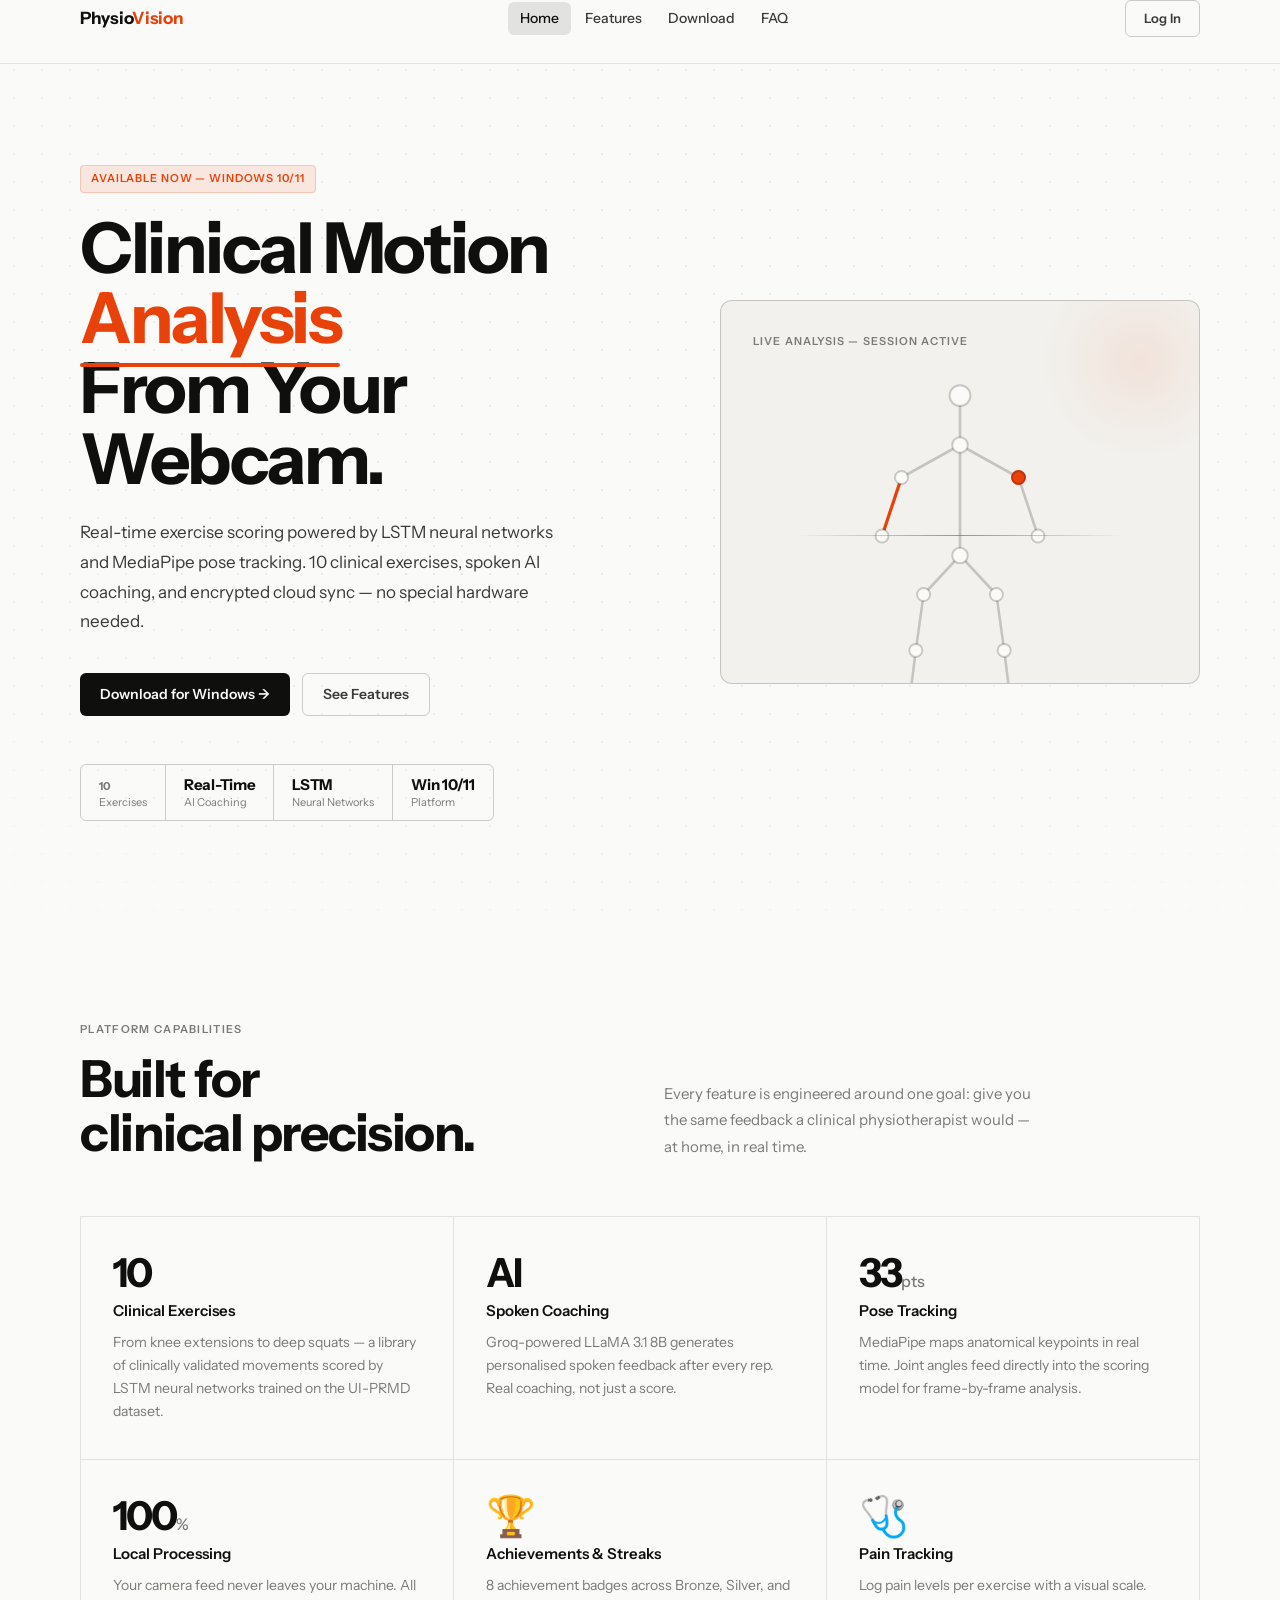
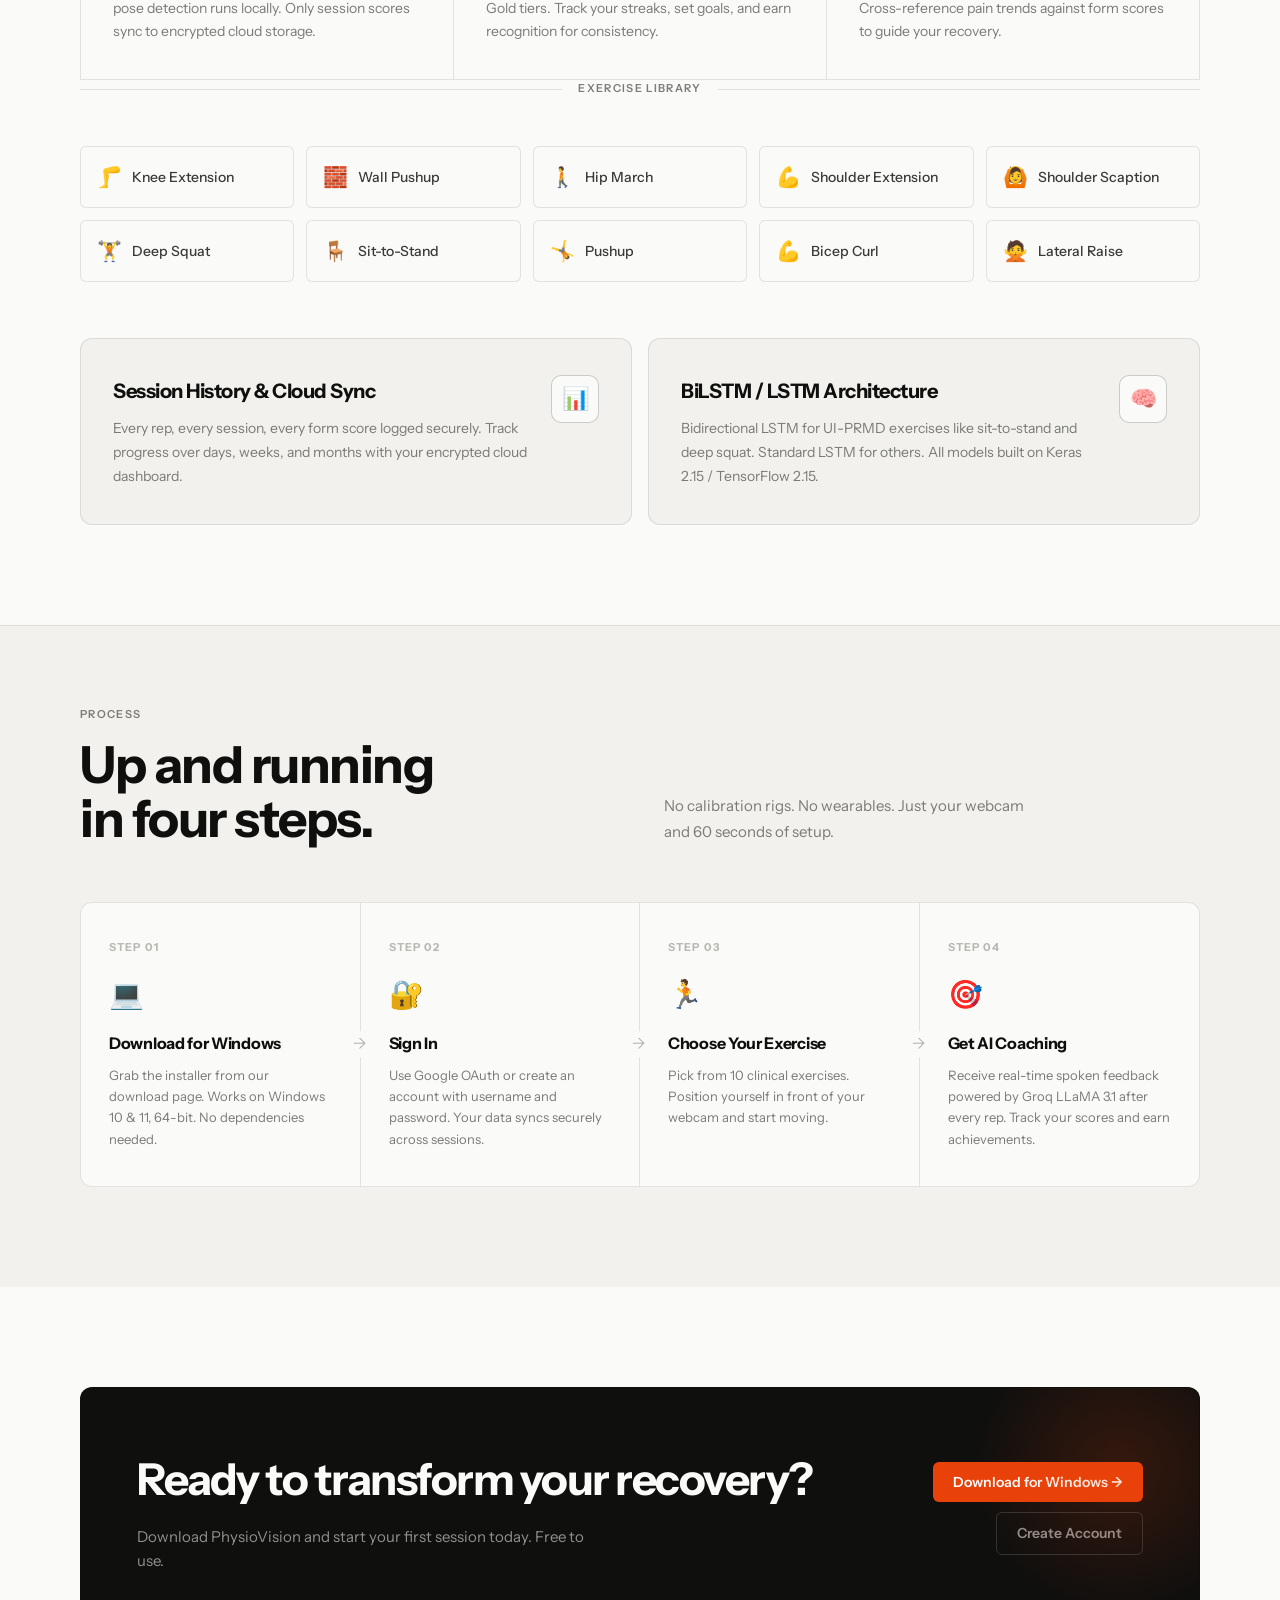
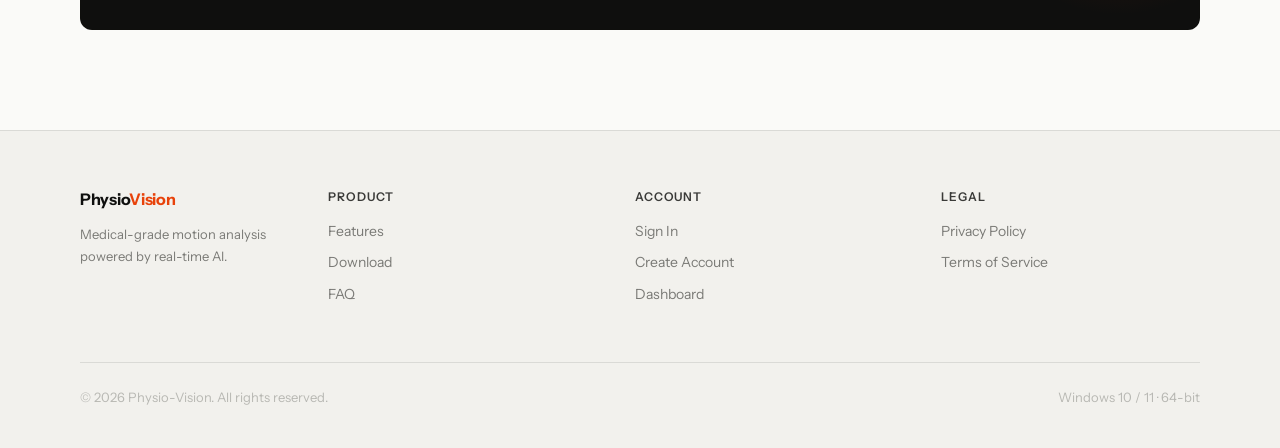
==== commit c6d8e475: "api fixes" ====
--- a/PhysioVision Web/index.html
+++ b/PhysioVision Web/index.html
@@ -24,7 +24,7 @@
           <a href="faq.html">FAQ</a>
         </div>
         <div class="nav-right">
-          <a href="login.html" class="nav-auth-btn desktop-only" data-auth-link>Sign in</a>
+          <a href="login.html" class="nav-auth-btn desktop-only" data-auth-link>Log In</a>
           <button class="nav-toggle" aria-label="Toggle menu" aria-expanded="false">
             <span class="nav-toggle-bar"></span>
             <span class="nav-toggle-bar"></span>
@@ -39,7 +39,7 @@
     <a href="#features">Features</a>
     <a href="download.html">Download</a>
     <a href="faq.html">FAQ</a>
-    <a href="login.html" data-auth-link>Sign in</a>
+    <a href="login.html" data-auth-link>Log In</a>
   </div>
 
   <section class="hero">
